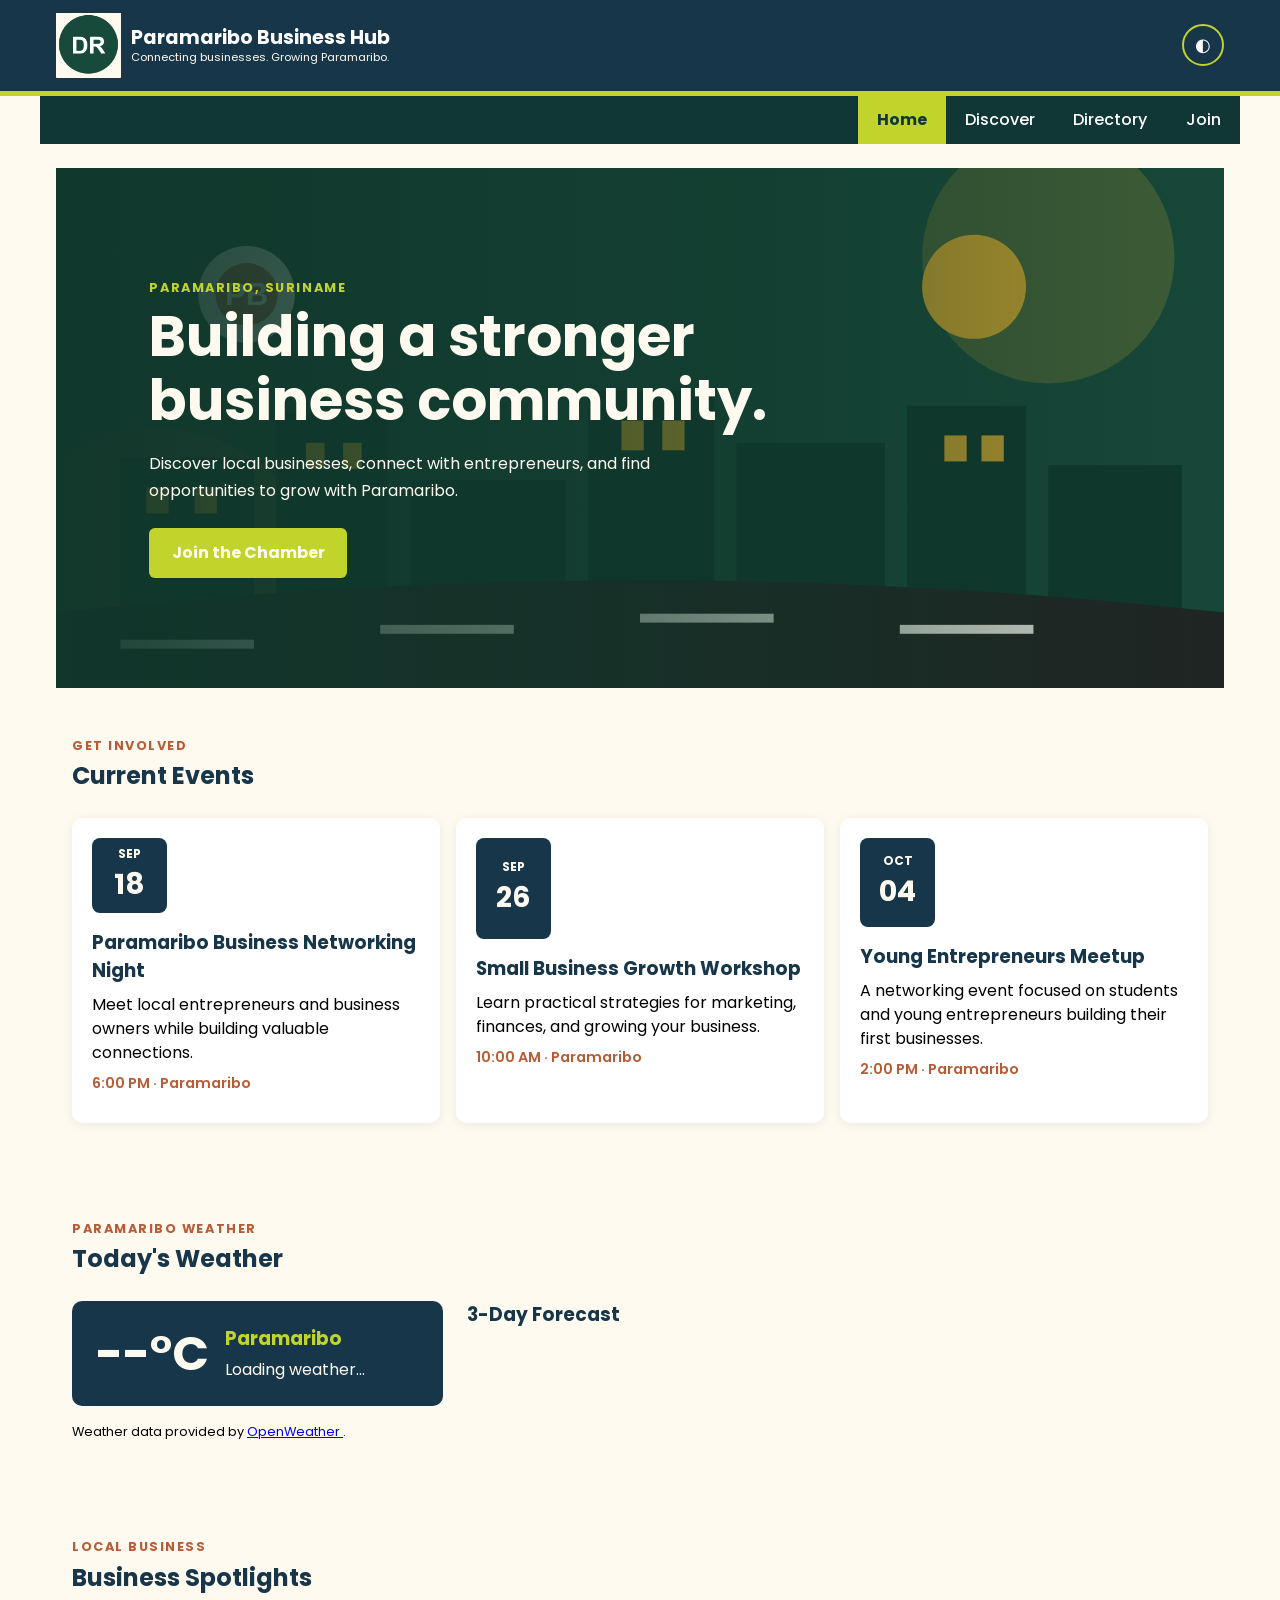
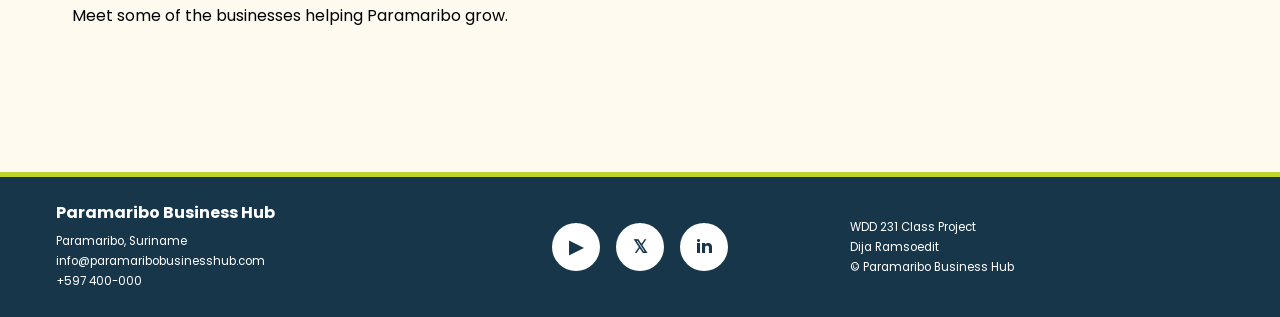
==== chamber/index.html @ dacce6c0 "WEEK3TEST1" ====
<!DOCTYPE html>
<html lang="en-US">



<head>
    <meta charset="UTF-8">
    <meta name="viewport" content="width=device-width, initial-scale=1.0">

    <title>Paramaribo Business Hub | Home</title>

    <meta name="description"
        content="Paramaribo Business Hub connects businesses, entrepreneurs, and the community in Paramaribo, Suriname.">

    <meta name="author" content="Dija Ramsoedit">

    <!-- Open Graph Meta Data -->
    <meta property="og:title"
        content="Paramaribo Business Hub">

    <meta property="og:description"
        content="Connecting businesses. Growing Paramaribo. Discover local businesses, events, and opportunities.">

    <meta property="og:image"
        content="images/hero.svg">

     <meta property="og:url"
     content="https://d23ram.github.io/wdd231/chamber/index.html">

     <meta property="og:type" content="website">

    <!-- Favicon -->
    <link
        rel="icon"
        href="images/favicon.svg"
        type="image/svg+xml">

    <!-- Google Font -->
    <link rel="preconnect"
        href="https://fonts.googleapis.com">

    <link
        rel="preconnect"
        href="https://fonts.gstatic.com"
        crossorigin>

    <link
        href="https://fonts.googleapis.com/css2?family=Poppins:wght@400;500;600;700&display=swap"
        rel="stylesheet">

    <!-- CSS -->
    <link
        rel="stylesheet"
        href="styles/normalize.css">

    <link
        rel="stylesheet"
        href="styles/small.css">

    <link
        rel="stylesheet"
        href="styles/large.css">

    <!-- JavaScript -->
    <script
        src="scripts/navigation.js"
        defer></script>

    <script
        src="scripts/home.js"
        defer></script>
</head>

<body>

    <!-- HEADER -->
    <header>

        <div class="header-content">

            <a href="index.html" class="brand">

                <img
                    src="images/logo.png"
                    alt="Paramaribo Business Hub logo">

                <div class="brand-text">

                    <span class="site-name">
                        Paramaribo Business Hub
                    </span>

                    <span class="tagline">
                        Connecting businesses. Growing Paramaribo.
                    </span>

                </div>

            </a>

            <div class="header-buttons">

                <button
                    id="dark-mode-button"
                    aria-label="Toggle dark mode">
                    ◐
                </button>

                <button
                    id="menu-button"
                    aria-label="Open navigation menu"
                    aria-expanded="false"
                    aria-controls="primary-nav">
                    ☰
                </button>

            </div>

        </div>

    </header>


    <!-- NAVIGATION -->
    <nav id="primary-nav">

        <a
            href="index.html"
            class="active">
            Home
        </a>

        <a href="#">
            Discover
        </a>

        <a href="directory.html">
            Directory
        </a>

        <a href="#">
            Join
        </a>

    </nav>


    <main>

        <!-- HERO -->
        <section class="home-hero">

            <img
                src="images/hero.svg"
                alt="Illustration representing businesses and the city of Paramaribo"
                class="hero-image">

            <div class="hero-content">

                <p class="hero-label">
                    PARAMARIBO, SURINAME
                </p>

                <h1>
                    Building a stronger
                    business community.
                </h1>

                <p>
                    Discover local businesses, connect with
                    entrepreneurs, and find opportunities to
                    grow with Paramaribo.
                </p>

                <a
                    href="#"
                    class="hero-button">
                    Join the Chamber
                </a>

            </div>

        </section>


        <!-- CURRENT EVENTS -->
        <section class="home-section events-section">

            <div class="section-heading">

                <p class="section-label">
                    GET INVOLVED
                </p>

                <h2>
                    Current Events
                </h2>

            </div>

            <div class="events-grid">

                <article class="event-card">

                    <div class="event-date">

                        <span>
                            SEP
                        </span>

                        <strong>
                            18
                        </strong>

                    </div>

                    <div>

                        <h3>
                            Paramaribo Business Networking Night
                        </h3>

                        <p>
                            Meet local entrepreneurs and
                            business owners while building
                            valuable connections.
                        </p>

                        <p class="event-details">
                            6:00 PM · Paramaribo
                        </p>

                    </div>

                </article>


                <article class="event-card">

                    <div class="event-date">

                        <span>
                            SEP
                        </span>

                        <strong>
                            26
                        </strong>

                    </div>

                    <div>

                        <h3>
                            Small Business Growth Workshop
                        </h3>

                        <p>
                            Learn practical strategies for
                            marketing, finances, and growing
                            your business.
                        </p>

                        <p class="event-details">
                            10:00 AM · Paramaribo
                        </p>

                    </div>

                </article>


                <article class="event-card">

                    <div class="event-date">

                        <span>
                            OCT
                        </span>

                        <strong>
                            04
                        </strong>

                    </div>

                    <div>

                        <h3>
                            Young Entrepreneurs Meetup
                        </h3>

                        <p>
                            A networking event focused on
                            students and young entrepreneurs
                            building their first businesses.
                        </p>

                        <p class="event-details">
                            2:00 PM · Paramaribo
                        </p>

                    </div>

                </article>

            </div>

        </section>


        <!-- WEATHER -->
        <section class="home-section weather-section">

            <div class="section-heading">

                <p class="section-label">
                    PARAMARIBO WEATHER
                </p>

                <h2>
                    Today's Weather
                </h2>

            </div>

            <div class="weather-layout">

                <div class="current-weather">

                    <div class="weather-main">

                        <span
                            id="current-temperature"
                            class="temperature">
                            --°C
                        </span>

                        <div>

                            <h3>
                                Paramaribo
                            </h3>

                            <p id="current-description">
                                Loading weather...
                            </p>

                        </div>

                    </div>

                </div>


                <div class="forecast">

                    <h3>
                        3-Day Forecast
                    </h3>

                    <div
                        id="forecast-container"
                        class="forecast-grid">

                        <p>
                          
                        </p>

                    </div>

                </div>

            </div>

            <p class="weather-source">
                Weather data provided by
                <a
                    href="https://openweathermap.org/"
                    target="_blank"
                    rel="noopener noreferrer">
                    OpenWeather
                </a>.
            </p>

        </section>


        <!-- SPOTLIGHTS -->
        <section class="home-section spotlight-section">

            <div class="section-heading">

                <p class="section-label">
                    LOCAL BUSINESS
                </p>

                <h2>
                    Business Spotlights
                </h2>

                <p>
                    Meet some of the businesses helping
                    Paramaribo grow.
                </p>

            </div>

            <div
                id="spotlight-container"
                class="spotlight-grid">

                <p>
                   
                </p>

            </div>

        </section>

    </main>


    <!-- FOOTER -->
    <footer>

        <div class="footer-content">

            <div class="footer-contact">

                <h2>
                    Paramaribo Business Hub
                </h2>

                <p>
                    Paramaribo, Suriname
                </p>

                <p>
                    info@paramaribobusinesshub.com
                </p>

                <p>
                    +597 400-000
                </p>

            </div>


            <div class="social-links">

                <a
                    href="#"
                    aria-label="YouTube">
                    ▶
                </a>

                <a
                    href="#"
                    aria-label="X">
                    𝕏
                </a>

                <a
                    href="#"
                    aria-label="LinkedIn">
                    in
                </a>

            </div>


            <div class="footer-development">

                <p>
                    WDD 231 Class Project
                </p>

                <p>
                    Dija Ramsoedit
                </p>

                <p>
                    &copy;
                    <span id="currentyear"></span>
                    Paramaribo Business Hub
                </p>

                <p id="lastModified"></p>

            </div>

        </div>

    </footer>

</body>

</html>
---- chamber/styles/small.css ----
/* =========================================
   PARAMARIBO BUSINESS HUB
   SMALL / MOBILE CSS
========================================= */

:root {
    --green: #17364a;
    --dark-green: #103735;
    --gold: #c0d42c;
    --light-gold: #f1d98b;
    --cream: #fffaf0;
    --terracotta: #b85c38;
    --peach: #f6e3d8;
    --white: #ffffff;
    --text: #242424;
    --gray: #eeeeee;
    --border: #d8cdbb;
}


/* =========================================
   BASE
========================================= */

* {
    box-sizing: border-box;
}

html {
    overflow-x: hidden;
}

body {
    margin: 0;

    font-family: "Poppins", sans-serif;

    color: var(--charcoal);

    background-color: var(--cream);

    line-height: 1.5;

    overflow-x: hidden;
}

img {
    max-width: 100%;
    height: auto;
}


/* =========================================
   HEADER
========================================= */

header {
    background-color: var(--green);

    color: var(--white);

    border-bottom: 5px solid var(--gold);
}

.header-content {
    width: 100%;
    max-width: 1200px;

    margin: 0 auto;

    padding: 0.7rem 1rem;

    display: flex;

    align-items: center;

    justify-content: space-between;

    gap: 0.5rem;
}


/* =========================================
   BRAND
========================================= */

.brand {
    display: flex;

    align-items: center;

    gap: 0.6rem;

    min-width: 0;

    color: var(--white);

    text-decoration: none;
}

.brand img {
    width: 55px;

    height: 55px;

    flex-shrink: 0;
}

.brand-text {
    min-width: 0;
}

.site-name {
    display: block;

    font-size: 0.9rem;

    font-weight: 700;

    line-height: 1.2;
}

.tagline {
    display: block;

    margin-top: 0.15rem;

    font-size: 0.58rem;

    line-height: 1.2;

    color: var(--cream);
}


/* =========================================
   HEADER BUTTONS
========================================= */

.header-buttons {
    display: flex;

    align-items: center;

    gap: 0.4rem;

    flex-shrink: 0;
}


/* Dark mode button */

#dark-mode-button {
    width: 38px;

    height: 38px;

    padding: 0;

    border: 2px solid var(--gold);

    border-radius: 50%;

    background-color: transparent;

    color: var(--white);

    font-size: 1.1rem;

    cursor: pointer;
}


/* Hamburger */

#menu-button {
    width: 42px;

    height: 38px;

    padding: 0;

    border: 2px solid var(--gold);

    border-radius: 6px;

    background-color: transparent;

    color: var(--white);

    font-size: 1.45rem;

    line-height: 1;

    cursor: pointer;
}

#menu-button:hover,
#dark-mode-button:hover {
    background-color: var(--gold);

    color: var(--dark-green);
}


/* =========================================
   NAVIGATION
========================================= */

nav {
    display: none;

    width: 100%;

    background-color: var(--dark-green);
}

nav.open {
    display: block;
}

nav a {
    display: block;

    width: 100%;

    padding: 0.8rem 1rem;

    color: var(--white);

    text-decoration: none;

    font-weight: 500;

    border-bottom: 1px solid rgba(255, 255, 255, 0.15);
}

nav a:hover {
    background-color: var(--terracotta);
}

nav a.active {
    background-color: var(--gold);

    color: var(--dark-green);

    font-weight: 700;
}


/* =========================================
   MAIN
========================================= */

main {
    width: 100%;

    max-width: 1200px;

    margin: 0 auto;

    padding: 1rem;
}


/* =========================================
   PAGE HEADING
========================================= */

.page-heading {
    margin-bottom: 1.2rem;
}

.page-heading h1 {
    margin: 0 0 0.25rem;

    color: var(--green);

    font-size: 2rem;

    line-height: 1.2;
}

.page-heading p {
    margin: 0;

    font-size: 0.8rem;

    line-height: 1.4;
}


/* =========================================
   GRID / LIST BUTTONS
========================================= */

.view-buttons {
    display: flex;

    justify-content: center;

    align-items: center;

    gap: 0.7rem;

    margin-bottom: 1.2rem;
}

.view-buttons button {
    min-width: 110px;

    padding: 0.55rem 1rem;

    border: 2px solid var(--green);

    border-radius: 4px;

    background-color: var(--white);

    color: var(--green);

    font-size: 0.9rem;

    font-weight: 600;

    cursor: pointer;
}

.view-buttons button:hover {
    background-color: var(--light-green);
}

.view-buttons button.view-selected {
    background-color: var(--green);

    color: var(--white);
}


/* =========================================
   DIRECTORY SECTION
========================================= */

.directory-section {
    width: 100%;

    border: none;

    background-color: transparent;

    box-shadow: none;
}

.member-grid {
    display: grid;

    grid-template-columns: 1fr;

    gap: 1rem;

    width: 100%;
}


/* =========================================
   MEMBER CARD
========================================= */

.member-card {
    width: 100%;

    background-color: var(--card-background);

    border: 1px solid var(--border);

    border-radius: 8px;

    overflow: hidden;

    box-shadow: 0 2px 7px rgba(0, 0, 0, 0.08);

    transition:
        transform 0.2s ease,
        box-shadow 0.2s ease;
}

.member-card:hover {
    transform: translateY(-2px);

    box-shadow: 0 5px 12px rgba(0, 0, 0, 0.12);
}


/* =========================================
   MEMBER HEADER
========================================= */

.member-header {
    background-color: var(--light-green);

    color: var(--charcoal);

    text-align: center;

    padding: 0.55rem 0.5rem;

    border-bottom: 1px solid var(--border);
}

.member-header h2 {
    margin: 0;

    font-size: 1rem;

    font-weight: 600;

    line-height: 1.3;
}

.member-tagline {
    margin: 0.1rem 0 0;

    font-size: 0.68rem;

    line-height: 1.3;

    color: var(--charcoal);
}


/* =========================================
   MEMBER CONTENT
========================================= */

.member-content {
    display: flex;

    align-items: center;

    gap: 0.9rem;

    padding: 0.9rem;
}

.member-content img {
    width: 105px;

    height: 105px;

    flex-shrink: 0;

    object-fit: contain;

    background-color: var(--cream);

    border: 1px solid var(--border);

    border-radius: 4px;
}

.member-info {
    min-width: 0;

    flex: 1;
}

.member-info p {
    margin: 0 0 0.35rem;

    font-size: 0.7rem;

    line-height: 1.4;

    overflow-wrap: anywhere;
}

.member-info strong {
    color: var(--green);
}

.member-info a {
    display: inline-block;

    margin-top: 0.1rem;

    color: var(--terracotta);

    font-size: 0.72rem;

    font-weight: 700;

    text-decoration: none;
}

.member-info a:hover {
    text-decoration: underline;
}


/* =========================================
   LIST VIEW
========================================= */

.member-list {
    display: flex;

    flex-direction: column;

    gap: 0.5rem;
}

.member-list .member-card {
    border-radius: 5px;
}

.member-list .member-header {
    text-align: left;

    padding: 0.6rem 1rem;
}

.member-list .member-tagline {
    display: none;
}

.member-list .member-content {
    padding: 0.7rem 1rem;
}

.member-list .member-content img {
    display: none;
}

.member-list .member-info {
    display: flex;

    flex-wrap: wrap;

    gap: 0.25rem 1rem;
}

.member-list .member-info p {
    margin: 0;
}


/* =========================================
   ERROR MESSAGE
========================================= */

.error {
    padding: 2rem;

    text-align: center;

    color: var(--terracotta);

    font-weight: 600;
}


/* =========================================
   FOOTER
========================================= */

footer {
    width: 100%;

    margin-top: 2rem;

    background-color: var(--green);

    color: var(--white);

    border-top: 5px solid var(--gold);
}

.footer-content {
    width: 100%;

    max-width: 1200px;

    margin: 0 auto;

    padding: 1.5rem 1rem;

    display: flex;

    flex-direction: column;

    align-items: center;

    gap: 1.4rem;

    text-align: center;
}

.footer-contact h2 {
    margin: 0 0 0.5rem;

    font-size: 1rem;
}

.footer-contact p,
.footer-development p {
    margin: 0.25rem 0;

    font-size: 0.72rem;

    line-height: 1.4;
}


/* =========================================
   SOCIAL LINKS
========================================= */

.social-links {
    display: flex;

    justify-content: center;

    align-items: center;

    gap: 1rem;
}

.social-links a {
    width: 48px;

    height: 48px;

    display: flex;

    justify-content: center;

    align-items: center;

    border-radius: 50%;

    background-color: var(--white);

    color: var(--green);

    text-decoration: none;

    font-size: 1.1rem;

    font-weight: 700;

    transition: 0.2s ease;
}

.social-links a:hover {
    background-color: var(--gold);

    color: var(--dark-green);

    transform: translateY(-3px);
}


/* =========================================
   ACCESSIBILITY
========================================= */

.visually-hidden {
    position: absolute;

    width: 1px;

    height: 1px;

    padding: 0;

    margin: -1px;

    overflow: hidden;

    clip: rect(0, 0, 0, 0);

    white-space: nowrap;

    border: 0;
}


/* =========================================
   DARK MODE
========================================= */

body.dark-mode {
    --cream: #161C19;

    --charcoal: #F4F4F4;

    --white: #202824;

    --light-green: #29483D;

    --border: #52645C;

    --card-background: #202824;
}

body.dark-mode .member-header {
    color: #FFFFFF;
}

body.dark-mode .member-tagline {
    color: #FFFFFF;
}

body.dark-mode .member-info strong {
    color: var(--gold);
}

body.dark-mode .page-heading h1 {
    color: var(--gold);
}

body.dark-mode .member-card {
    box-shadow: 0 2px 8px rgba(0, 0, 0, 0.3);
}

/* ================================
   HOME PAGE
================================ */

.home-section {
    max-width: 1200px;
    margin: 0 auto;
    padding: 3rem 1rem;
}

.home-hero {
    position: relative;
    overflow: hidden;
    background: var(--green);
}

.hero-image {
    display: block;
    width: 100%;
    height: auto;
    min-height: 420px;
    object-fit: cover;
}

.hero-content {
    position: absolute;
    inset: 0;
    display: flex;
    flex-direction: column;
    justify-content: center;
    align-items: flex-start;
    padding: 2rem;
    background: linear-gradient(
        90deg,
        rgba(16, 55, 43, 0.95),
        rgba(16, 55, 43, 0.65),
        rgba(16, 55, 43, 0.15)
    );
    color: var(--cream);
}

.hero-label {
    margin: 0 0 0.5rem;
    color: var(--gold);
    font-size: 0.8rem;
    font-weight: 700;
    letter-spacing: 0.12em;
}

.hero-content h1 {
    max-width: 650px;
    margin: 0 0 1rem;
    font-size: 2rem;
    line-height: 1.15;
}

.hero-content p:not(.hero-label) {
    max-width: 600px;
    margin-bottom: 1.5rem;
    line-height: 1.7;
}

.hero-button {
    display: inline-block;
    padding: 0.8rem 1.4rem;
    border-radius: 6px;
    background-color: var(--gold);
    color: var(--charcoal);
    font-weight: 700;
    text-decoration: none;
}

.hero-button:hover,
.hero-button:focus {
    background-color: var(--cream);
}


/* Section headings */

.section-heading {
    margin-bottom: 1.5rem;
}

.section-heading h2 {
    margin: 0.2rem 0 0.5rem;
    color: var(--green);
}

.section-heading > p:last-child {
    max-width: 650px;
    margin: 0;
}

.section-label {
    margin: 0;
    color: var(--terracotta);
    font-size: 0.8rem;
    font-weight: 700;
    letter-spacing: 0.12em;
}


/* Events */

.events-grid {
    display: grid;
    gap: 1rem;
}

.event-card {
    display: grid;
    grid-template-columns: 70px 1fr;
    gap: 1rem;
    padding: 1.25rem;
    border-radius: 10px;
    background-color: white;
    box-shadow: 0 2px 10px rgba(0, 0, 0, 0.08);
}

.event-date {
    display: flex;
    flex-direction: column;
    align-items: center;
    justify-content: center;
    min-height: 75px;
    border-radius: 8px;
    background-color: var(--green);
    color: var(--cream);
}

.event-date span {
    font-size: 0.75rem;
    font-weight: 700;
}

.event-date strong {
    font-size: 1.8rem;
}

.event-card h3 {
    margin: 0 0 0.5rem;
    color: var(--green);
}

.event-card p {
    margin: 0 0 0.5rem;
    line-height: 1.5;
}

.event-details {
    color: var(--terracotta);
    font-size: 0.9rem;
    font-weight: 600;
}


/* Weather */

.weather-section {
    background-color: var(--cream);
    border-radius: 12px;
}

.weather-layout {
    display: grid;
    gap: 1.5rem;
}

.current-weather {
    padding: 1.5rem;
    border-radius: 10px;
    background-color: var(--green);
    color: var(--cream);
}

.weather-main {
    display: flex;
    align-items: center;
    gap: 1rem;
}

.temperature {
    font-size: 3rem;
    font-weight: 700;
    line-height: 1;
}

.current-weather h3 {
    margin: 0;
    color: var(--gold);
}

.current-weather p {
    margin: 0.3rem 0 0;
}

.forecast h3 {
    margin-top: 0;
    color: var(--green);
}

.forecast-grid {
    display: grid;
    grid-template-columns: repeat(3, 1fr);
    gap: 0.6rem;
}

.forecast-card {
    padding: 1rem 0.5rem;
    border-radius: 8px;
    background-color: white;
    text-align: center;
}

.forecast-card h4 {
    margin: 0;
    color: var(--green);
}

.forecast-temperature {
    margin: 0.5rem 0;
    font-size: 1.5rem;
    font-weight: 700;
}

.forecast-card p:last-child {
    margin: 0;
    font-size: 0.8rem;
}

.weather-source {
    margin: 1rem 0 0;
    font-size: 0.8rem;
}


/* Spotlights */

.spotlight-grid {
    display: grid;
    gap: 1rem;
}

.spotlight-card {
    overflow: hidden;
    border-radius: 10px;
    background-color: white;
    box-shadow: 0 2px 10px rgba(0, 0, 0, 0.08);
}

.spotlight-header {
    padding: 1.25rem 1.25rem 0;
}

.membership-badge {
    display: inline-block;
    margin-bottom: 0.5rem;
    padding: 0.3rem 0.6rem;
    border-radius: 20px;
    background-color: var(--gold);
    color: var(--charcoal);
    font-size: 0.75rem;
    font-weight: 700;
}

.spotlight-header h3 {
    margin: 0;
    color: var(--green);
}

.spotlight-header p {
    margin: 0.4rem 0 1rem;
    color: #555;
    font-size: 0.9rem;
}

.spotlight-card > img {
    display: block;
    width: 100%;
    height: 130px;
    padding: 1rem;
    object-fit: contain;
    background-color: var(--cream);
}

.spotlight-info {
    padding: 1.25rem;
}

.spotlight-info p {
    margin: 0 0 0.5rem;
    font-size: 0.85rem;
    line-height: 1.5;
}

.spotlight-info a {
    display: inline-block;
    margin-top: 0.5rem;
    color: var(--green);
    font-weight: 700;
}


/* Dark mode home page */

body.dark-mode .section-heading h2,
body.dark-mode .forecast h3,
body.dark-mode .event-card h3,
body.dark-mode .spotlight-header h3 {
    color: var(--gold);
}

body.dark-mode .event-card,
body.dark-mode .forecast-card,
body.dark-mode .spotlight-card {
    background-color: #18352d;
    color: var(--cream);
}

body.dark-mode .spotlight-header p {
    color: #ddd;
}

body.dark-mode .weather-section {
    background-color: #12372d;
}
---- chamber/styles/large.css ----
/* =========================================
   PARAMARIBO BUSINESS HUB
   LARGE SCREEN CSS
========================================= */

@media screen and (min-width: 700px) {


    /* =====================================
       HEADER
    ===================================== */

    .header-content {
        padding: 0.8rem 1rem;
    }

    .brand img {
        width: 65px;

        height: 65px;
    }

    .site-name {
        font-size: 1.2rem;
    }

    .tagline {
        font-size: 0.7rem;
    }


    /* =====================================
       HEADER BUTTONS
    ===================================== */

    #menu-button {
        display: none;
    }

    #dark-mode-button {
        width: 42px;

        height: 42px;
    }


    /* =====================================
       NAVIGATION
    ===================================== */

    nav {
        display: flex;

        justify-content: flex-end;

        width: 100%;

        max-width: 1200px;

        margin: 0 auto;

        background-color: var(--dark-green);
    }

    nav.open {
        display: flex;
    }

    nav a {
        width: auto;

        padding: 0.75rem 1.2rem;

        border-bottom: none;
    }


    /* =====================================
       MAIN
    ===================================== */

    main {
        padding: 1.5rem 1rem;
    }

    .page-heading h1 {
        font-size: 2.2rem;
    }

    .page-heading p {
        font-size: 0.9rem;
    }


    /* =====================================
       MEMBER GRID
    ===================================== */

    .member-grid {
        grid-template-columns: repeat(3, 1fr);

        gap: 1.25rem;
    }


    /* =====================================
       MEMBER CARDS
    ===================================== */

    .member-content {
        min-height: 145px;
    }

    .member-content img {
        width: 100px;

        height: 100px;
    }

    .member-info p {
        font-size: 0.7rem;
    }


    /* =====================================
       LIST VIEW
    ===================================== */

    .member-list .member-info {
        display: grid;

        grid-template-columns:
            1fr
            1fr
            1fr
            1fr
            auto;

        align-items: center;

        gap: 0.5rem 1rem;
    }

    .member-list .member-content {
        align-items: center;
    }


    /* =====================================
       FOOTER
    ===================================== */

    .footer-content {
        display: grid;

        grid-template-columns: 1fr 1fr 1fr;

        align-items: center;

        text-align: left;

        padding: 1.5rem 1rem;
    }

    .social-links {
        justify-content: center;
    }

    .footer-development {
        text-align: left;
    }

}

/* ================================
   HOME PAGE - LARGE SCREENS
================================ */

@media screen and (min-width: 700px) {

    .home-hero {
        min-height: 520px;
    }

    .hero-image {
        min-height: 520px;
    }

    .hero-content {
        padding-left: 8%;
    }

    .hero-content h1 {
        font-size: 3.5rem;
    }


    /* Events */

    .events-grid {
        grid-template-columns: repeat(3, 1fr);
    }

    .event-card {
        grid-template-columns: 1fr;
    }

    .event-date {
        width: 75px;
    }


    /* Weather */

    .weather-layout {
        grid-template-columns: 1fr 2fr;
        align-items: stretch;
    }

    .current-weather {
        display: flex;
        align-items: center;
    }

    .weather-main {
        width: 100%;
    }


    /* Spotlights */

    .spotlight-grid {
        grid-template-columns: repeat(3, 1fr);
    }

}
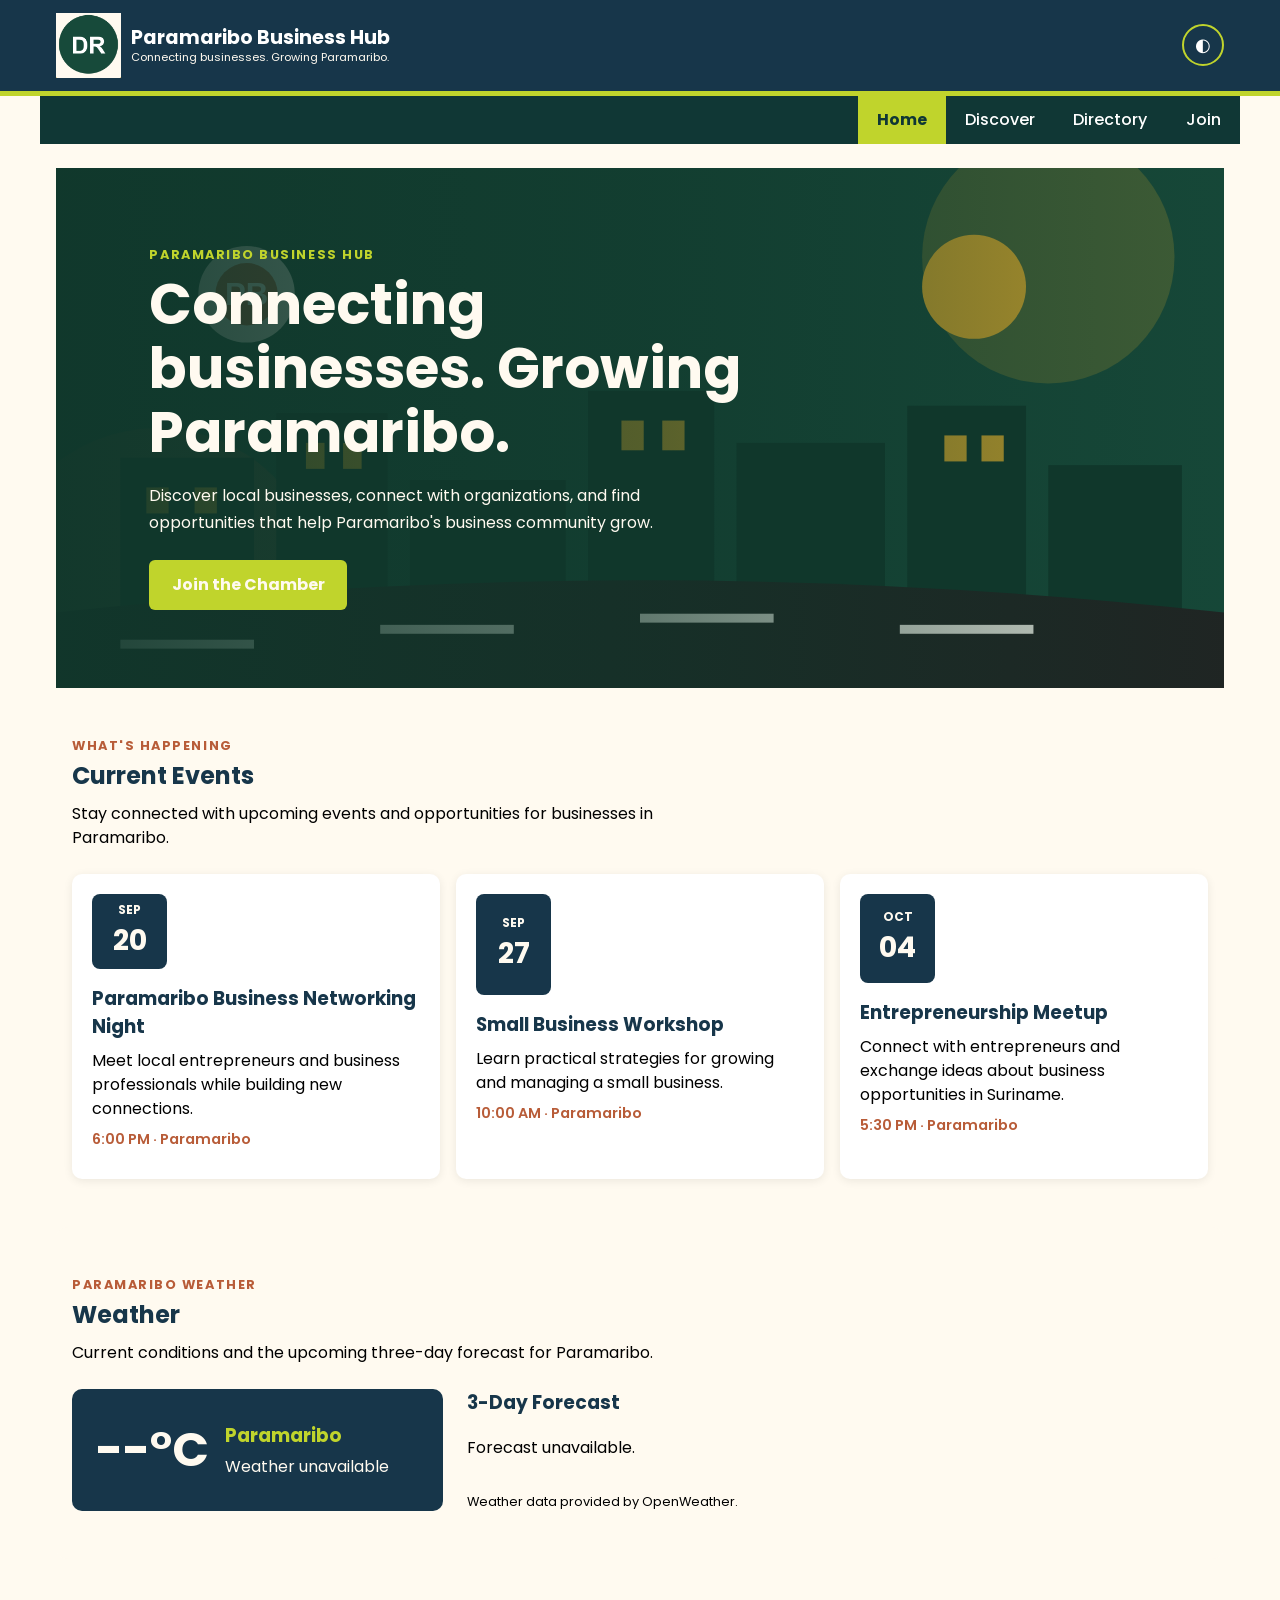
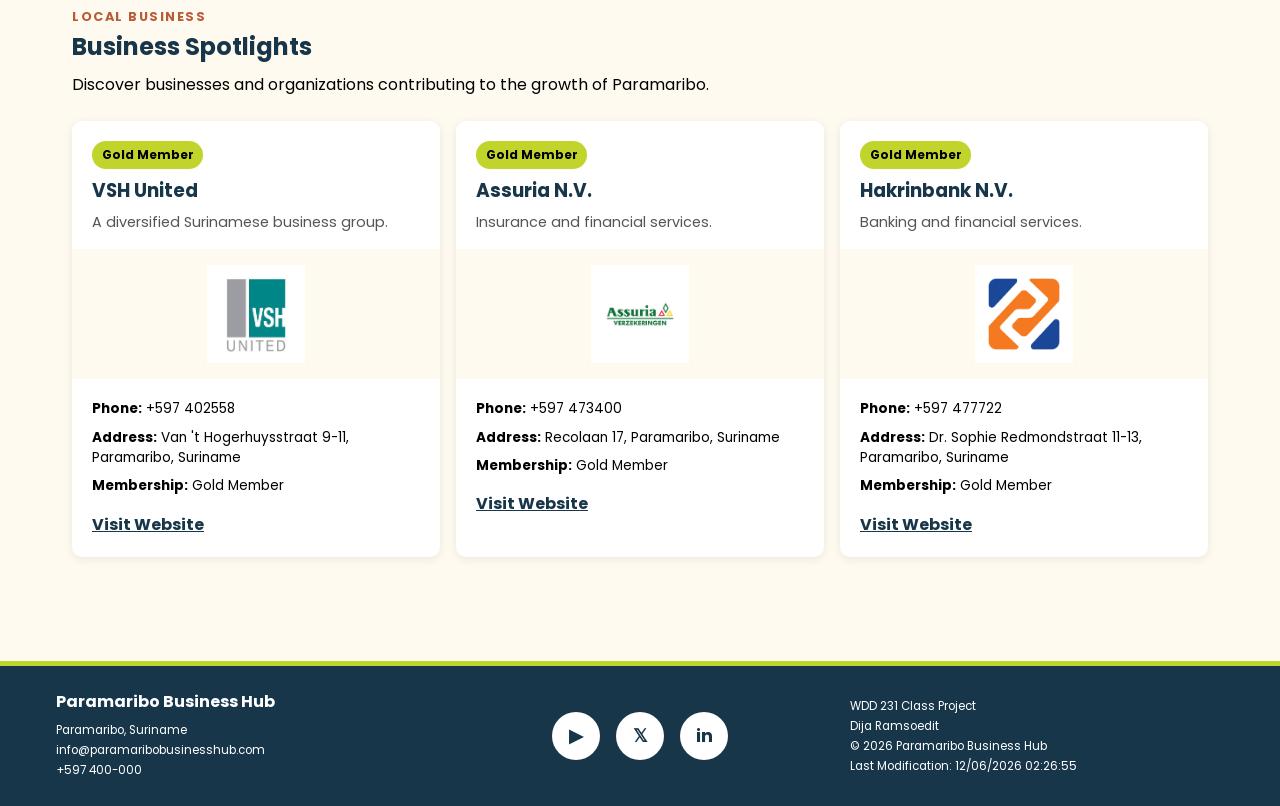
==== commit 6f4cfa67: "week3test2" ====
--- a/chamber/index.html
+++ b/chamber/index.html
@@ -1,7 +1,5 @@
 <!DOCTYPE html>
 <html lang="en-US">
-
-
 
 <head>
     <meta charset="UTF-8">
@@ -10,79 +8,53 @@
     <title>Paramaribo Business Hub | Home</title>
 
     <meta name="description"
-        content="Paramaribo Business Hub connects businesses, entrepreneurs, and the community in Paramaribo, Suriname.">
+        content="Paramaribo Business Hub connects businesses and organizations in Paramaribo, Suriname to support local growth and opportunity.">
 
     <meta name="author" content="Dija Ramsoedit">
 
-    <!-- Open Graph Meta Data -->
-    <meta property="og:title"
-        content="Paramaribo Business Hub">
-
+    <!-- Open Graph -->
+    <meta property="og:title" content="Paramaribo Business Hub">
     <meta property="og:description"
-        content="Connecting businesses. Growing Paramaribo. Discover local businesses, events, and opportunities.">
-
+        content="Connecting businesses. Growing Paramaribo.">
     <meta property="og:image"
-        content="images/hero.svg">
-
-     <meta property="og:url"
-     content="https://d23ram.github.io/wdd231/chamber/index.html">
-
-     <meta property="og:type" content="website">
+        content="https://example.com/chamber/images/hero.svg">
+    <meta property="og:url"
+        content="https://example.com/chamber/index.html">
+    <meta property="og:type" content="website">
 
     <!-- Favicon -->
-    <link
-        rel="icon"
-        href="images/favicon.svg"
-        type="image/svg+xml">
+    <link rel="icon" href="images/favicon.svg" type="image/svg+xml">
 
     <!-- Google Font -->
-    <link rel="preconnect"
-        href="https://fonts.googleapis.com">
-
-    <link
-        rel="preconnect"
-        href="https://fonts.gstatic.com"
-        crossorigin>
+    <link rel="preconnect" href="https://fonts.googleapis.com">
+    <link rel="preconnect" href="https://fonts.gstatic.com" crossorigin>
 
     <link
         href="https://fonts.googleapis.com/css2?family=Poppins:wght@400;500;600;700&display=swap"
         rel="stylesheet">
 
     <!-- CSS -->
-    <link
-        rel="stylesheet"
-        href="styles/normalize.css">
-
-    <link
-        rel="stylesheet"
-        href="styles/small.css">
-
-    <link
-        rel="stylesheet"
-        href="styles/large.css">
+    <link rel="stylesheet" href="styles/normalize.css">
+    <link rel="stylesheet" href="styles/small.css">
+    <link rel="stylesheet" href="styles/large.css">
 
     <!-- JavaScript -->
-    <script
-        src="scripts/navigation.js"
-        defer></script>
-
-    <script
-        src="scripts/home.js"
-        defer></script>
+    <script src="scripts/navigation.js" defer></script>
+    <script src="scripts/home.js" defer></script>
 </head>
 
 <body>
 
     <!-- HEADER -->
     <header>
-
         <div class="header-content">
 
             <a href="index.html" class="brand">
 
                 <img
                     src="images/logo.png"
-                    alt="Paramaribo Business Hub logo">
+                    alt="Paramaribo Business Hub logo"
+                >
 
                 <div class="brand-text">
 
@@ -102,7 +74,8 @@
 
                 <button
                     id="dark-mode-button"
-                    aria-label="Toggle dark mode">
+                    aria-label="Toggle dark mode"
+                >
                     ◐
                 </button>
 
@@ -110,23 +83,21 @@
                     id="menu-button"
                     aria-label="Open navigation menu"
                     aria-expanded="false"
-                    aria-controls="primary-nav">
+                    aria-controls="primary-nav"
+                >
                     ☰
                 </button>
 
             </div>
 
         </div>
-
     </header>
 
 
     <!-- NAVIGATION -->
     <nav id="primary-nav">
 
-        <a
-            href="index.html"
-            class="active">
+        <a href="index.html" class="active">
             Home
         </a>
 
@@ -145,6 +116,7 @@
     </nav>
 
 
+    <!-- MAIN -->
     <main>
 
         <!-- HERO -->
@@ -153,28 +125,26 @@
             <img
                 src="images/hero.svg"
                 alt="Illustration representing businesses and the city of Paramaribo"
-                class="hero-image">
+                class="hero-image"
+            >
 
             <div class="hero-content">
 
                 <p class="hero-label">
-                    PARAMARIBO, SURINAME
+                    PARAMARIBO BUSINESS HUB
                 </p>
 
                 <h1>
-                    Building a stronger
-                    business community.
+                    Connecting businesses. Growing Paramaribo.
                 </h1>
 
                 <p>
-                    Discover local businesses, connect with
-                    entrepreneurs, and find opportunities to
-                    grow with Paramaribo.
-                </p>
-
-                <a
-                    href="#"
-                    class="hero-button">
+                    Discover local businesses, connect with organizations,
+                    and find opportunities that help Paramaribo's business
+                    community grow.
+                </p>
+
+                <a href="#" class="hero-button">
                     Join the Chamber
                 </a>
 
@@ -183,35 +153,34 @@
         </section>
 
 
-        <!-- CURRENT EVENTS -->
-        <section class="home-section events-section">
+        <!-- EVENTS -->
+        <section class="home-section">
 
             <div class="section-heading">
 
                 <p class="section-label">
-                    GET INVOLVED
+                    WHAT'S HAPPENING
                 </p>
 
                 <h2>
                     Current Events
                 </h2>
 
-            </div>
+                <p>
+                    Stay connected with upcoming events and opportunities
+                    for businesses in Paramaribo.
+                </p>
+
+            </div>
+
 
             <div class="events-grid">
 
                 <article class="event-card">
 
                     <div class="event-date">
-
-                        <span>
-                            SEP
-                        </span>
-
-                        <strong>
-                            18
-                        </strong>
-
+                        <span>SEP</span>
+                        <strong>20</strong>
                     </div>
 
                     <div>
@@ -221,9 +190,8 @@
                         </h3>
 
                         <p>
-                            Meet local entrepreneurs and
-                            business owners while building
-                            valuable connections.
+                            Meet local entrepreneurs and business
+                            professionals while building new connections.
                         </p>
 
                         <p class="event-details">
@@ -238,27 +206,19 @@
                 <article class="event-card">
 
                     <div class="event-date">
-
-                        <span>
-                            SEP
-                        </span>
-
-                        <strong>
-                            26
-                        </strong>
-
+                        <span>SEP</span>
+                        <strong>27</strong>
                     </div>
 
                     <div>
 
                         <h3>
-                            Small Business Growth Workshop
+                            Small Business Workshop
                         </h3>
 
                         <p>
-                            Learn practical strategies for
-                            marketing, finances, and growing
-                            your business.
+                            Learn practical strategies for growing and
+                            managing a small business.
                         </p>
 
                         <p class="event-details">
@@ -273,31 +233,23 @@
                 <article class="event-card">
 
                     <div class="event-date">
-
-                        <span>
-                            OCT
-                        </span>
-
-                        <strong>
-                            04
-                        </strong>
-
+                        <span>OCT</span>
+                        <strong>04</strong>
                     </div>
 
                     <div>
 
                         <h3>
-                            Young Entrepreneurs Meetup
+                            Entrepreneurship Meetup
                         </h3>
 
                         <p>
-                            A networking event focused on
-                            students and young entrepreneurs
-                            building their first businesses.
+                            Connect with entrepreneurs and exchange ideas
+                            about business opportunities in Suriname.
                         </p>
 
                         <p class="event-details">
-                            2:00 PM · Paramaribo
+                            5:30 PM · Paramaribo
                         </p>
 
                     </div>
@@ -319,22 +271,30 @@
                 </p>
 
                 <h2>
-                    Today's Weather
+                    Weather
                 </h2>
 
-            </div>
+                <p>
+                    Current conditions and the upcoming three-day forecast
+                    for Paramaribo.
+                </p>
+
+            </div>
+
 
             <div class="weather-layout">
 
+                <!-- CURRENT WEATHER -->
                 <div class="current-weather">
 
                     <div class="weather-main">
 
-                        <span
+                        <div
                             id="current-temperature"
-                            class="temperature">
-                            --°C
-                        </span>
+                            class="temperature"
+                        >
+                            Loading...
+                        </div>
 
                         <div>
 
@@ -343,7 +303,7 @@
                             </h3>
 
                             <p id="current-description">
-                                Loading weather...
+                                Loading...
                             </p>
 
                         </div>
@@ -353,41 +313,36 @@
                 </div>
 
 
+                <!-- FORECAST -->
                 <div class="forecast">
 
                     <h3>
                         3-Day Forecast
                     </h3>
 
-                    <div
-                        id="forecast-container"
-                        class="forecast-grid">
-
-                        <p>
-                          
-                        </p>
-
-                    </div>
+                    <div id="forecast-container" class="forecast-grid">
+
+                        <article class="forecast-card">
+                            <h4>Loading...</h4>
+                            <p class="forecast-temperature">--°C</p>
+                            <p>Please wait...</p>
+                        </article>
+
+                    </div>
+
+                    <p class="weather-source">
+                        Weather data provided by OpenWeather.
+                    </p>
 
                 </div>
 
             </div>
 
-            <p class="weather-source">
-                Weather data provided by
-                <a
-                    href="https://openweathermap.org/"
-                    target="_blank"
-                    rel="noopener noreferrer">
-                    OpenWeather
-                </a>.
-            </p>
-
         </section>
 
 
-        <!-- SPOTLIGHTS -->
-        <section class="home-section spotlight-section">
+        <!-- BUSINESS SPOTLIGHTS -->
+        <section class="home-section">
 
             <div class="section-heading">
 
@@ -400,19 +355,34 @@
                 </h2>
 
                 <p>
-                    Meet some of the businesses helping
-                    Paramaribo grow.
-                </p>
-
-            </div>
-
-            <div
-                id="spotlight-container"
-                class="spotlight-grid">
-
-                <p>
-                   
-                </p>
+                    Discover businesses and organizations contributing
+                    to the growth of Paramaribo.
+                </p>
+
+            </div>
+
+
+            <div id="spotlight-container" class="spotlight-grid">
+
+                <article class="spotlight-card">
+
+                    <div class="spotlight-header">
+
+                        <span class="membership-badge">
+                            Loading...
+                        </span>
+
+                        <h3>
+                            Loading...
+                        </h3>
+
+                        <p>
+                            Loading business information...
+                        </p>
+
+                    </div>
+
+                </article>
 
             </div>
 
@@ -449,21 +419,15 @@
 
             <div class="social-links">
 
-                <a
-                    href="#"
-                    aria-label="YouTube">
+                <a href="#" aria-label="YouTube">
                     ▶
                 </a>
 
-                <a
-                    href="#"
-                    aria-label="X">
+                <a href="#" aria-label="X">
                     𝕏
                 </a>
 
-                <a
-                    href="#"
-                    aria-label="LinkedIn">
+                <a href="#" aria-label="LinkedIn">
                     in
                 </a>
 
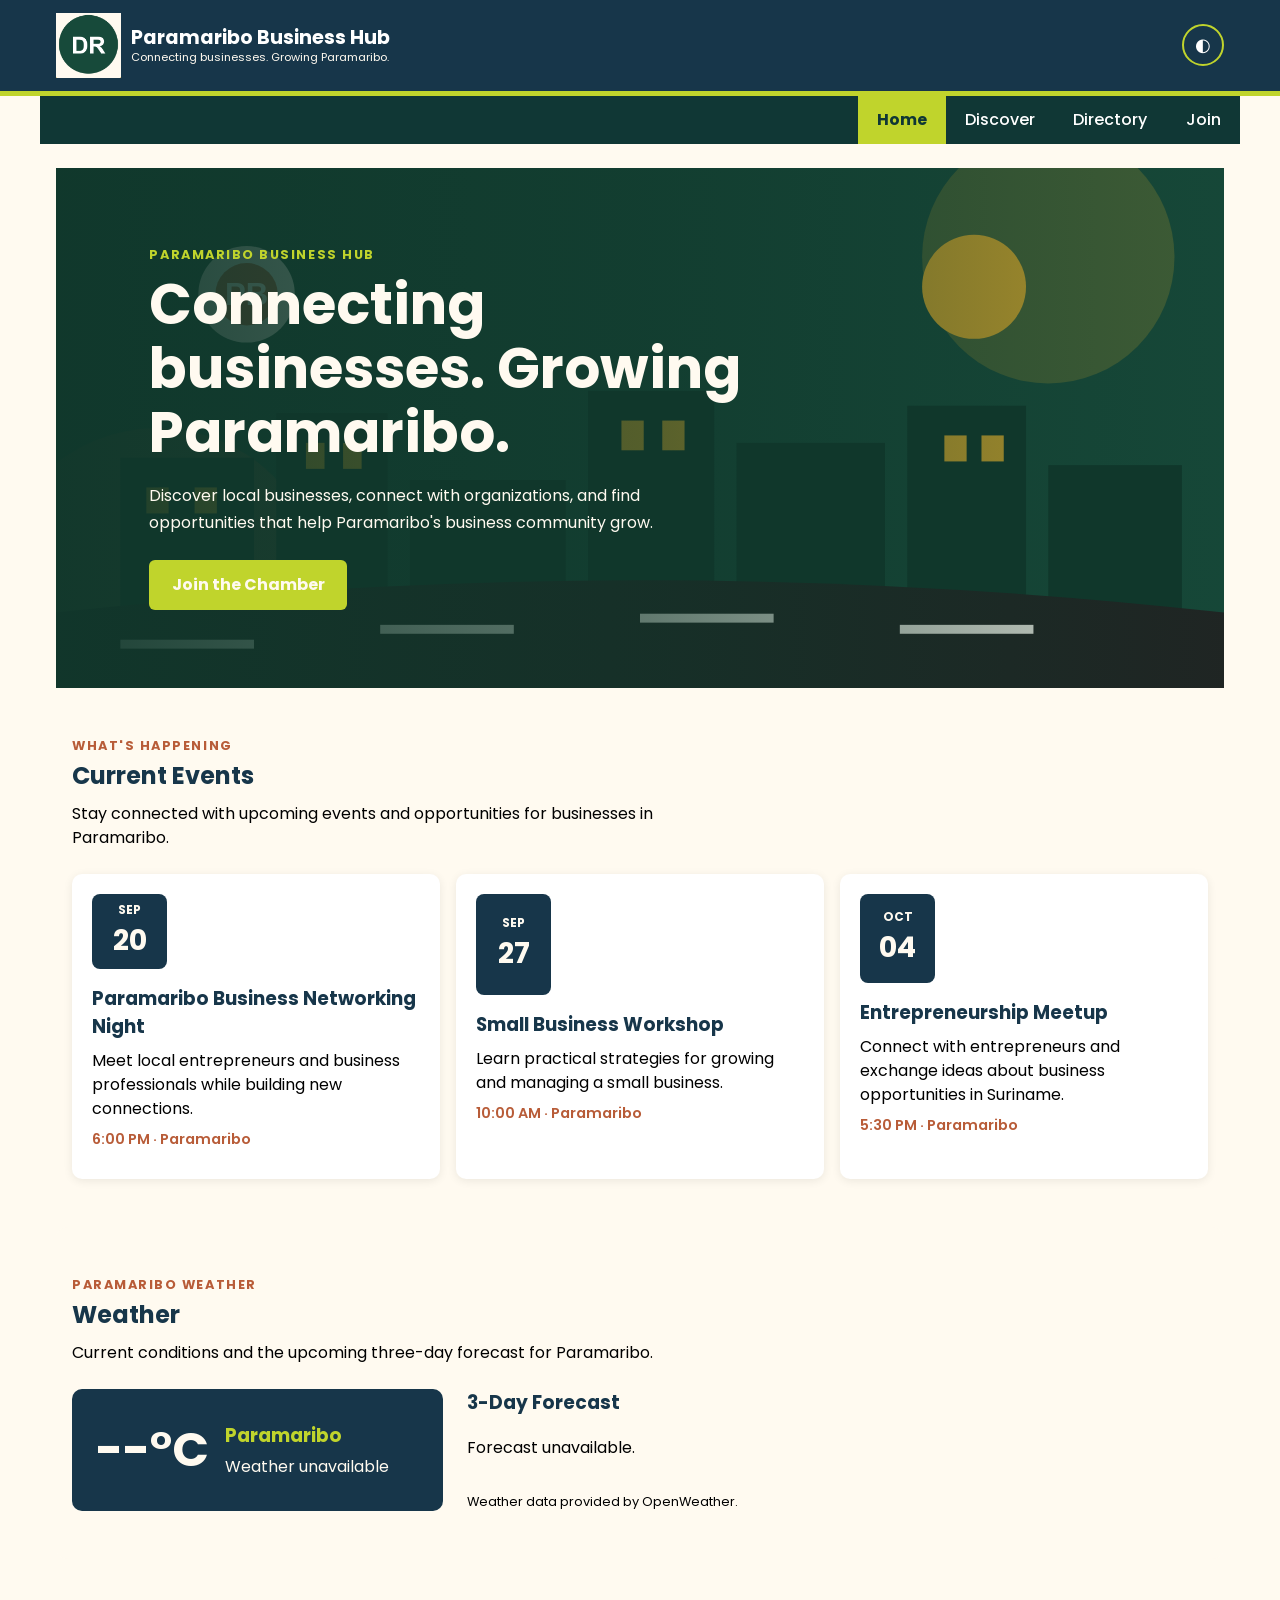
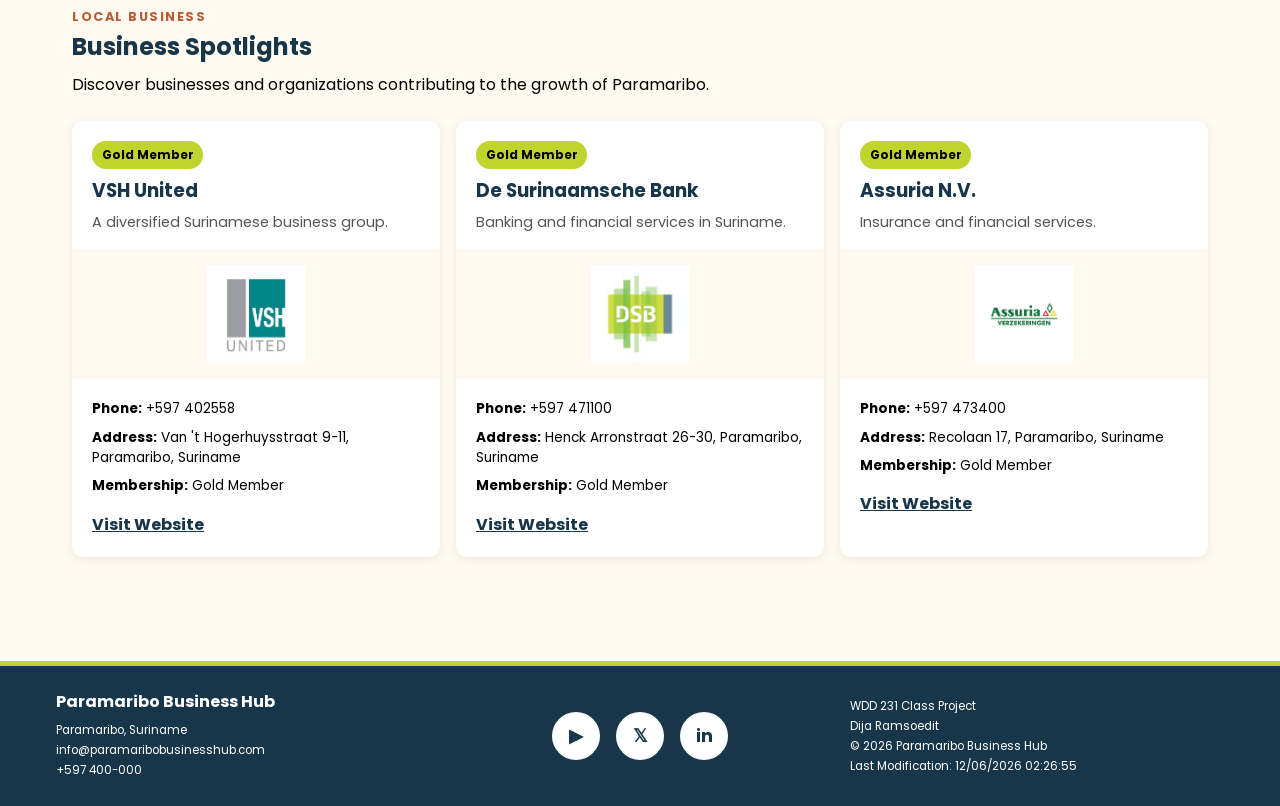
==== commit be838b93: "week3test4" ====
--- a/chamber/index.html
+++ b/chamber/index.html
@@ -16,11 +16,12 @@
     <meta property="og:title" content="Paramaribo Business Hub">
     <meta property="og:description"
         content="Connecting businesses. Growing Paramaribo.">
-    <meta property="og:image"
-        content="https://example.com/chamber/images/hero.svg">
-    <meta property="og:url"
-        content="https://example.com/chamber/index.html">
-    <meta property="og:type" content="website">
+     <meta property="og:image"
+     content="https://d23ram.github.io/wdd231/chamber/images/lhero.svg">
+
+        <meta property="og:url"
+         content="https://d23ram.github.io/wdd231/chamber/index.html">
+     <meta property="og:type" content="website">
 
     <!-- Favicon -->
     <link rel="icon" href="images/favicon.svg" type="image/svg+xml">
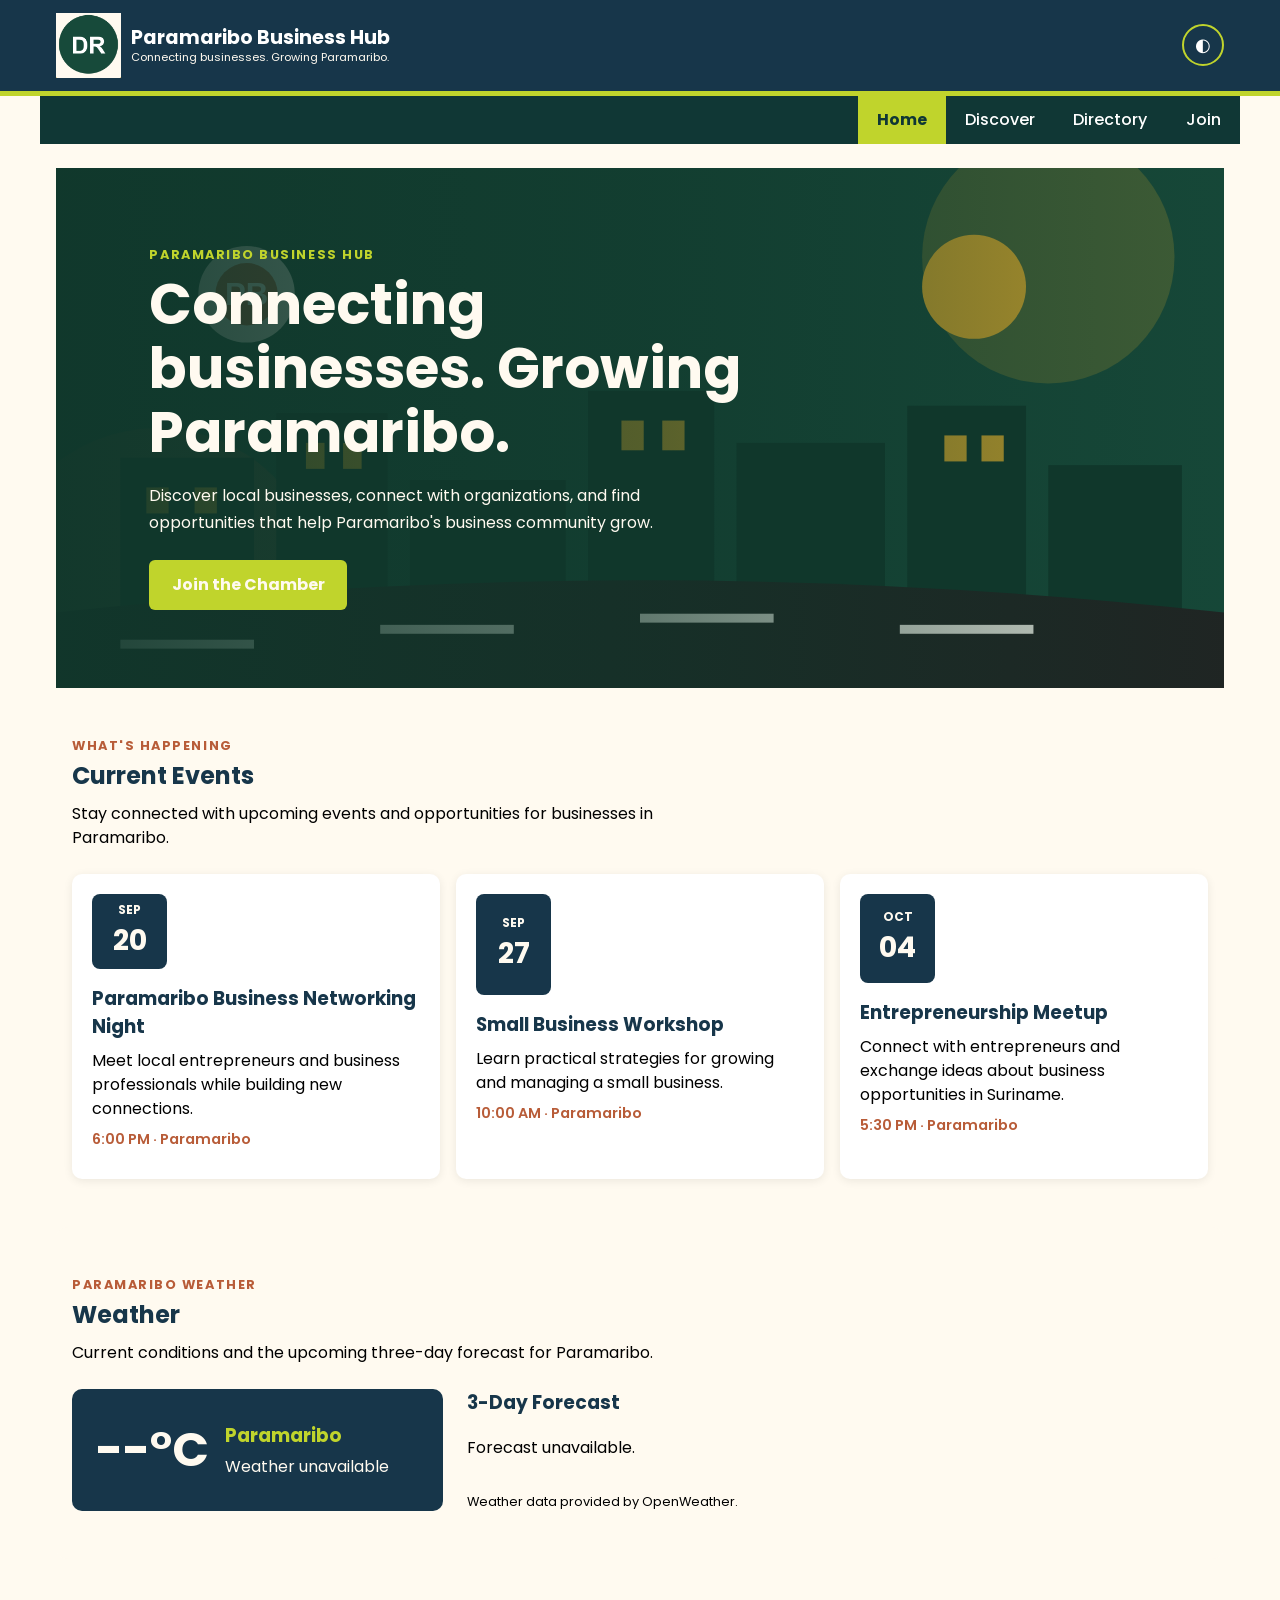
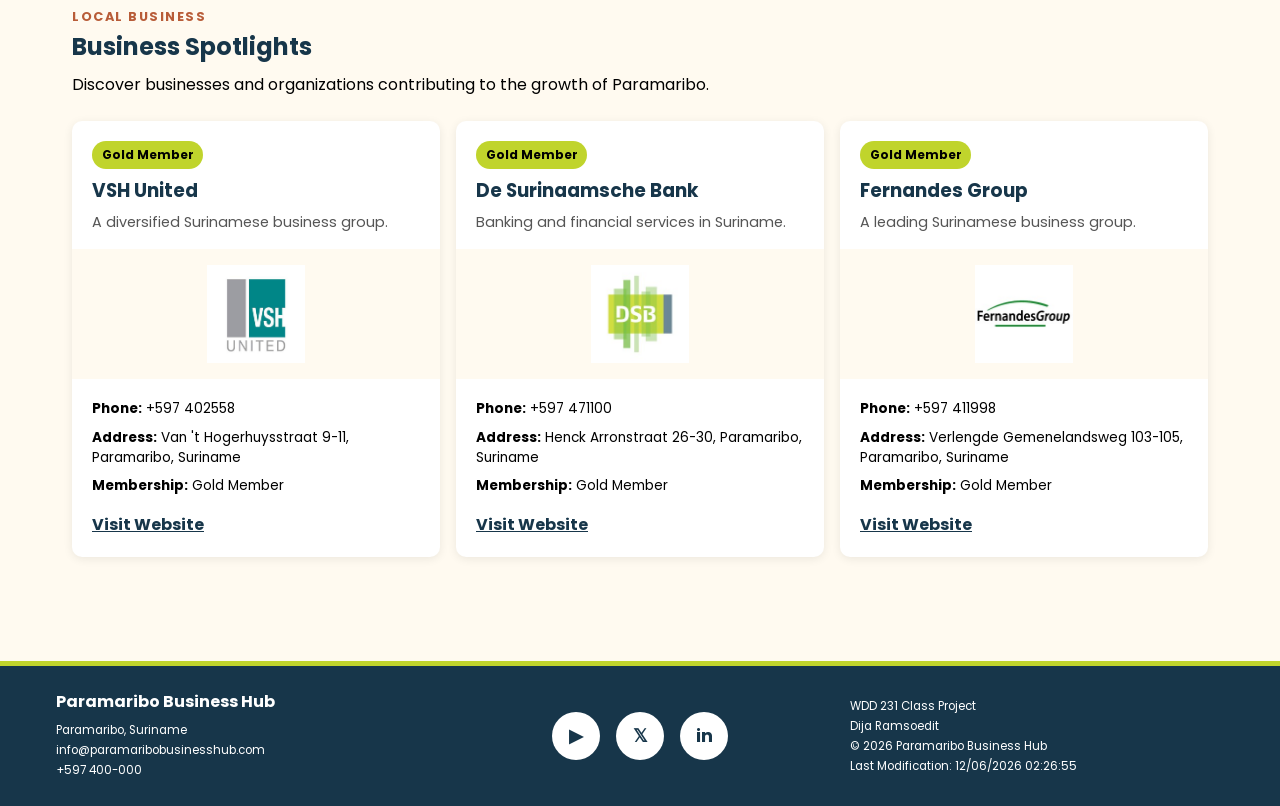
==== commit bb286937: "week3test4" ====
--- a/chamber/index.html
+++ b/chamber/index.html
@@ -15,7 +15,7 @@
     <!-- Open Graph -->
     <meta property="og:title" content="Paramaribo Business Hub">
     <meta property="og:description"
-        content="Connecting businesses. Growing Paramaribo.">
+        content="Connecting businesses. Growing Paramaribo. A website made for Chamber of commerence in Parmaribo">
      <meta property="og:image"
      content="https://d23ram.github.io/wdd231/chamber/images/lhero.svg">
 
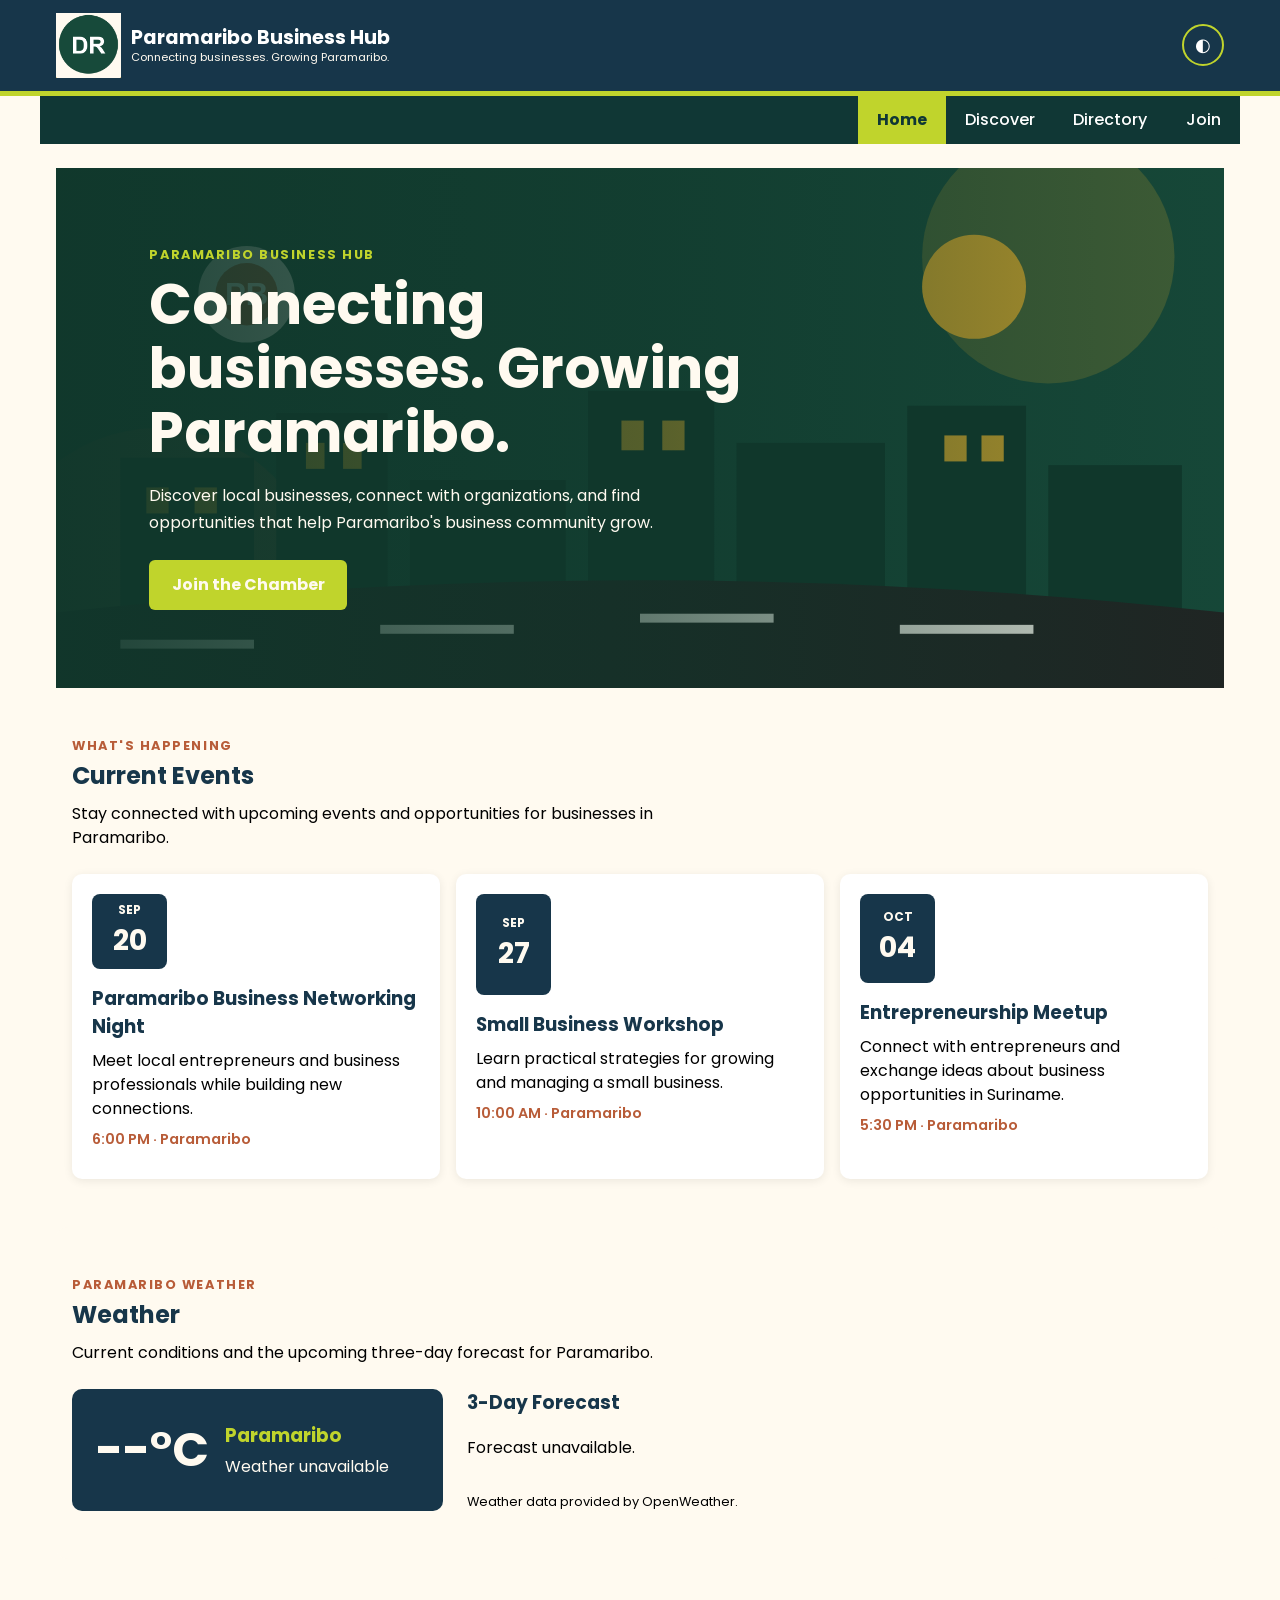
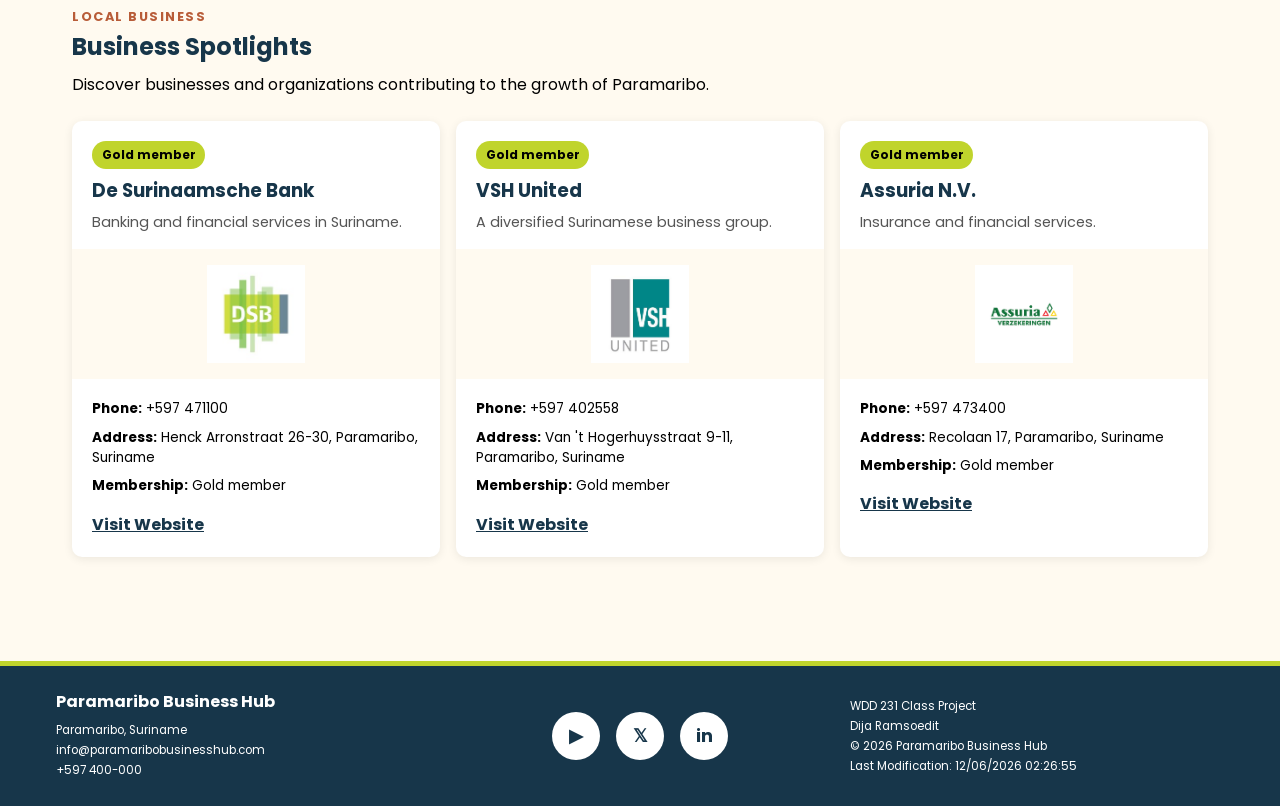
==== commit 1f6bb7d2: "w4test" ====
--- a/chamber/index.html
+++ b/chamber/index.html
@@ -110,7 +110,7 @@
             Directory
         </a>
 
-        <a href="#">
+        <a href="join.html">
             Join
         </a>
 
--- a/chamber/styles/small.css
+++ b/chamber/styles/small.css
@@ -1051,3 +1051,356 @@
     background-color: #12372d;
 }
 
+/* =========================
+   JOIN PAGE
+========================= */
+
+.join-intro {
+    max-width: 1200px;
+    margin: 0 auto;
+    padding: 3rem 1rem 1.5rem;
+}
+
+.join-intro h1 {
+    margin: 0.4rem 0 0.8rem;
+    color: var(--green);
+    font-size: 2rem;
+}
+
+.join-intro > p:last-child {
+    max-width: 650px;
+    margin: 0;
+    line-height: 1.7;
+}
+
+
+/* FORM + MEMBERSHIP LAYOUT */
+
+.join-layout {
+    max-width: 1200px;
+    margin: 0 auto;
+    padding: 1rem;
+}
+
+.join-form-section,
+.membership-levels {
+    margin-bottom: 2rem;
+}
+
+.join-form-section h2,
+.membership-levels h2 {
+    margin-bottom: 1.25rem;
+    color: var(--green);
+}
+
+
+/* FORM */
+
+.membership-form {
+    display: flex;
+    flex-direction: column;
+    gap: 1rem;
+    padding: 1.5rem;
+    border-radius: 12px;
+    background-color: white;
+    box-shadow: 0 2px 12px rgba(0, 0, 0, 0.08);
+}
+
+.membership-form label {
+    display: flex;
+    flex-direction: column;
+    gap: 0.4rem;
+    font-weight: 600;
+}
+
+.membership-form input[type="text"],
+.membership-form input[type="email"],
+.membership-form input[type="tel"],
+.membership-form textarea {
+    width: 100%;
+    box-sizing: border-box;
+    padding: 0.8rem;
+    border: 1px solid #bbb;
+    border-radius: 6px;
+    background-color: #fff;
+    font: inherit;
+}
+
+.membership-form textarea {
+    resize: vertical;
+}
+
+.membership-form input:focus,
+.membership-form textarea:focus {
+    outline: 3px solid rgba(212, 167, 44, 0.35);
+    border-color: var(--green);
+}
+
+.membership-form small {
+    font-weight: 400;
+    color: #666;
+}
+
+
+/* MEMBERSHIP RADIO BUTTONS */
+
+.membership-form fieldset {
+    margin: 0;
+    padding: 1rem;
+    border: 1px solid #ccc;
+    border-radius: 8px;
+}
+
+.membership-form legend {
+    padding: 0 0.5rem;
+    font-weight: 700;
+    color: var(--green);
+}
+
+.membership-form .radio-option {
+    display: flex;
+    flex-direction: row;
+    align-items: center;
+    gap: 0.6rem;
+    margin: 0.7rem 0;
+    font-weight: 400;
+}
+
+.membership-form .radio-option input {
+    width: auto;
+}
+
+
+.submit-button {
+    padding: 0.9rem 1.2rem;
+    border: none;
+    border-radius: 6px;
+    background-color: var(--green);
+    color: var(--cream);
+    font: inherit;
+    font-weight: 700;
+    cursor: pointer;
+}
+
+.submit-button:hover,
+.submit-button:focus {
+    background-color: var(--dark-green);
+}
+
+
+/* MEMBERSHIP CARDS */
+
+.membership-levels {
+    display: flex;
+    flex-direction: column;
+    gap: 1rem;
+}
+
+.membership-card {
+    padding: 1.4rem;
+    border-radius: 10px;
+    background-color: white;
+    border-left: 5px solid var(--gold);
+    box-shadow: 0 2px 10px rgba(0, 0, 0, 0.08);
+
+    /* Initial-load animation */
+    opacity: 0;
+    transform: translateY(20px);
+    animation: membership-card-in 0.7s ease forwards;
+}
+
+.membership-card:nth-child(2) {
+    animation-delay: 0.15s;
+}
+
+.membership-card:nth-child(3) {
+    animation-delay: 0.3s;
+}
+
+.membership-card:nth-child(4) {
+    animation-delay: 0.45s;
+}
+
+.membership-card:nth-child(5) {
+    animation-delay: 0.6s;
+}
+
+@keyframes membership-card-in {
+    to {
+        opacity: 1;
+        transform: translateY(0);
+    }
+}
+
+.membership-icon {
+    display: inline-block;
+    margin-bottom: 0.5rem;
+    color: var(--terracotta);
+    font-weight: 700;
+    font-size: 0.8rem;
+}
+
+.membership-card h3 {
+    margin: 0 0 0.4rem;
+    color: var(--green);
+}
+
+.membership-card p {
+    margin: 0 0 1rem;
+    font-size: 0.9rem;
+    line-height: 1.5;
+}
+
+.modal-button {
+    padding: 0;
+    border: none;
+    background: none;
+    color: var(--green);
+    font: inherit;
+    font-weight: 700;
+    text-decoration: underline;
+    cursor: pointer;
+}
+
+
+/* MODALS */
+
+dialog {
+    width: min(90%, 500px);
+    padding: 0;
+    border: none;
+    border-radius: 12px;
+    box-shadow: 0 10px 40px rgba(0, 0, 0, 0.3);
+}
+
+dialog::backdrop {
+    background-color: rgba(0, 0, 0, 0.55);
+}
+
+.modal-content {
+    padding: 2rem;
+}
+
+.modal-content h2 {
+    margin-top: 0;
+    color: var(--green);
+}
+
+.modal-content li {
+    margin-bottom: 0.6rem;
+    line-height: 1.5;
+}
+
+.close-modal {
+    margin-top: 1rem;
+    padding: 0.7rem 1.2rem;
+    border: none;
+    border-radius: 6px;
+    background-color: var(--green);
+    color: var(--cream);
+    font: inherit;
+    font-weight: 600;
+    cursor: pointer;
+}
+
+
+/* DARK MODE */
+
+body.dark-mode .join-intro h1,
+body.dark-mode .join-form-section h2,
+body.dark-mode .membership-levels h2,
+body.dark-mode .membership-card h3,
+body.dark-mode .membership-form legend,
+body.dark-mode .modal-content h2 {
+    color: var(--gold);
+}
+
+body.dark-mode .membership-form,
+body.dark-mode .membership-card {
+    background-color: #18352d;
+    color: var(--cream);
+}
+
+body.dark-mode .membership-form input[type="text"],
+body.dark-mode .membership-form input[type="email"],
+body.dark-mode .membership-form input[type="tel"],
+body.dark-mode .membership-form textarea {
+    background-color: #102b23;
+    color: var(--cream);
+    border-color: #55756a;
+}
+
+body.dark-mode .membership-form small {
+    color: #ddd;
+}
+
+body.dark-mode .membership-form fieldset {
+    border-color: #55756a;
+}
+
+body.dark-mode .modal-content {
+    background-color: #18352d;
+    color: var(--cream);
+}
+
+/* =========================
+   THANK YOU PAGE
+========================= */
+
+.thank-you-section {
+    max-width: 850px;
+    margin: 0 auto;
+    padding: 4rem 1rem 5rem;
+    text-align: center;
+}
+
+.thank-you-section h1 {
+    margin: 0.5rem 0 1rem;
+    color: var(--green);
+    font-size: 2.5rem;
+}
+
+.thank-you-message {
+    max-width: 650px;
+    margin: 0 auto 2rem;
+    line-height: 1.7;
+}
+
+.application-summary {
+    margin-bottom: 2rem;
+    padding: 1.5rem;
+    border-radius: 12px;
+    background-color: white;
+    box-shadow: 0 2px 12px rgba(0, 0, 0, 0.08);
+    text-align: left;
+}
+
+.application-summary h2 {
+    margin-top: 0;
+    color: var(--green);
+}
+
+.submitted-information p {
+    padding: 0.8rem 0;
+    margin: 0;
+    border-bottom: 1px solid #ddd;
+    line-height: 1.5;
+}
+
+.submitted-information p:last-child {
+    border-bottom: none;
+}
+
+body.dark-mode .thank-you-section h1,
+body.dark-mode .application-summary h2 {
+    color: var(--gold);
+}
+
+body.dark-mode .application-summary {
+    background-color: #18352d;
+    color: var(--cream);
+}
+
+body.dark-mode .submitted-information p {
+    border-color: #55756a;
+}
--- a/chamber/styles/large.css
+++ b/chamber/styles/large.css
@@ -233,4 +233,36 @@
         grid-template-columns: repeat(3, 1fr);
     }
 
-}+
+
+    /* JOIN PAGE */
+
+.join-intro {
+    padding-top: 4rem;
+}
+
+.join-intro h1 {
+    font-size: 3rem;
+}
+
+.join-layout {
+    display: grid;
+    grid-template-columns: 1.4fr 0.8fr;
+    gap: 3rem;
+    align-items: start;
+    padding-top: 2rem;
+    padding-bottom: 4rem;
+}
+
+.join-form-section,
+.membership-levels {
+    margin-bottom: 0;
+}
+
+.membership-levels {
+    position: sticky;
+    top: 1rem;
+}
+}
+
+
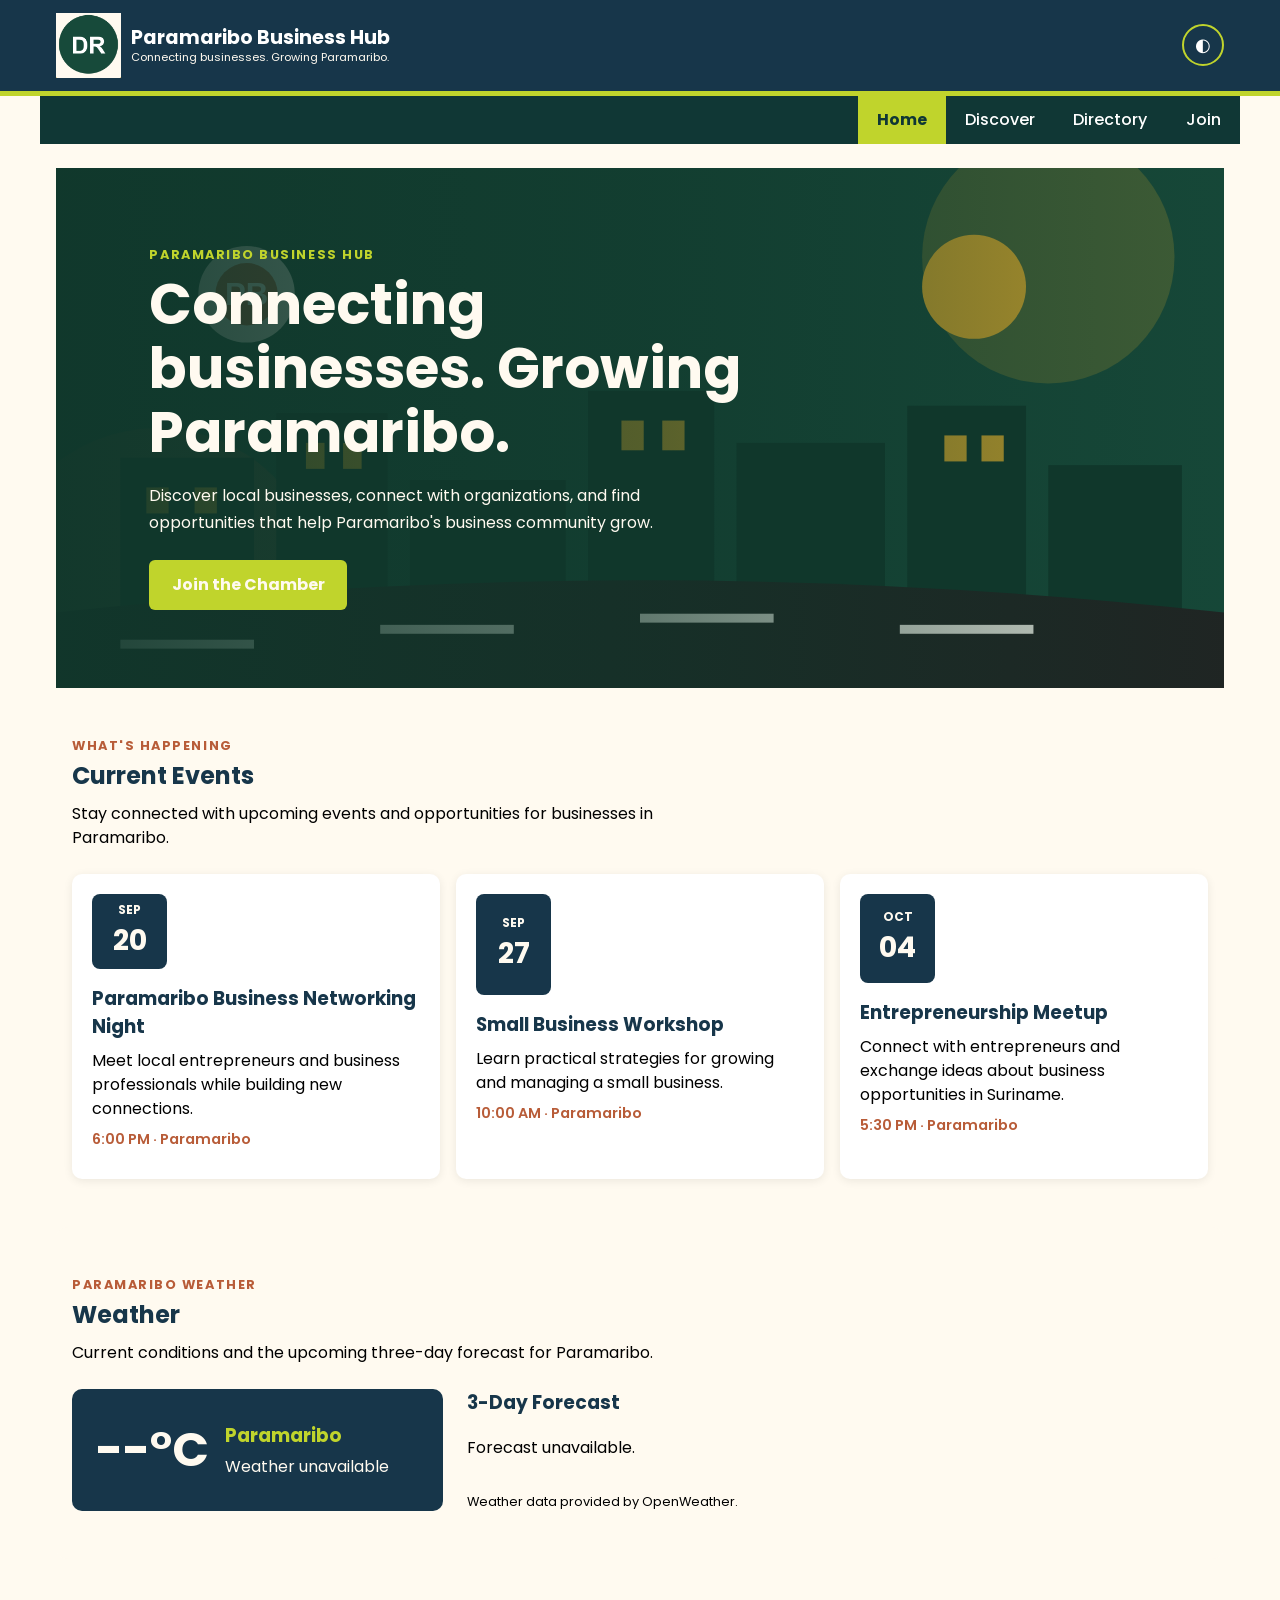
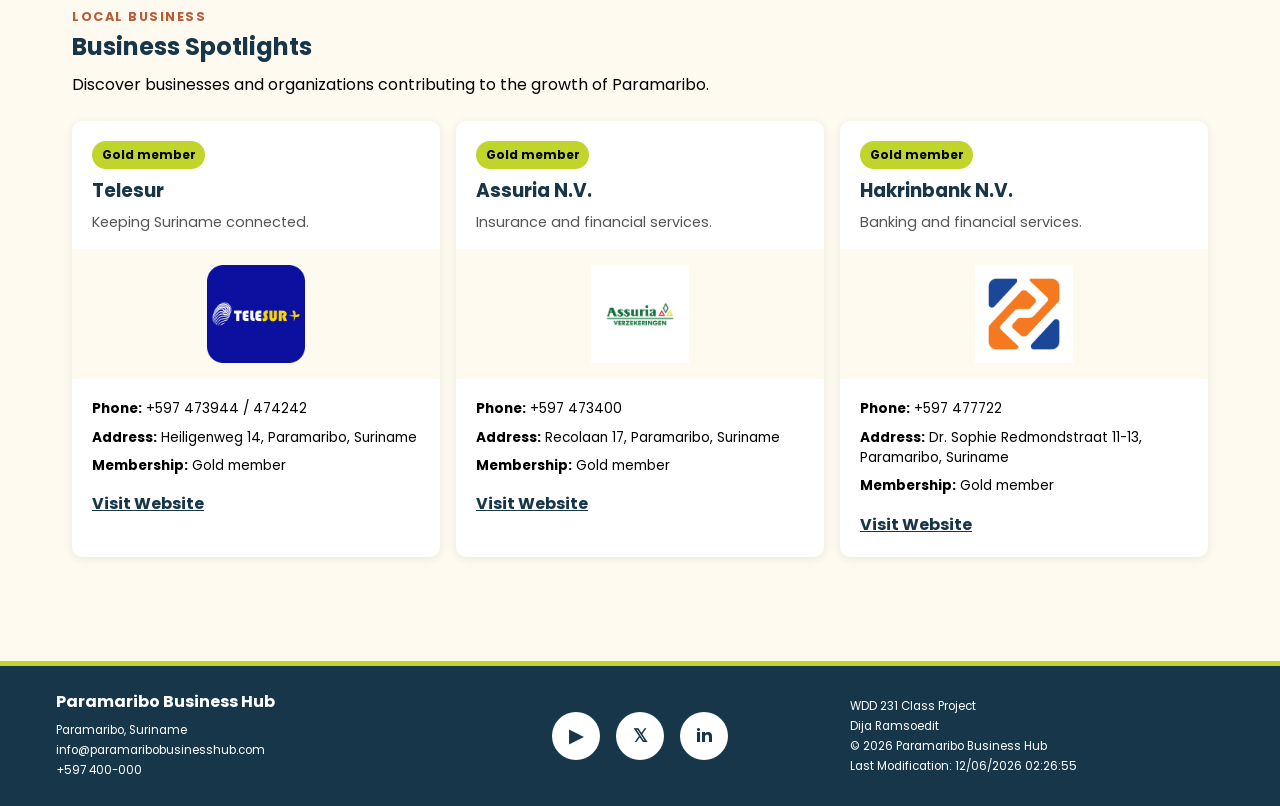
==== commit ed7bdd60: "wek5test5" ====
--- a/chamber/index.html
+++ b/chamber/index.html
@@ -102,7 +102,7 @@
             Home
         </a>
 
-        <a href="#">
+        <a href="discover.html">
             Discover
         </a>
 
--- a/chamber/styles/small.css
+++ b/chamber/styles/small.css
@@ -1403,4 +1403,184 @@
 
 body.dark-mode .submitted-information p {
     border-color: #55756a;
+}
+
+
+
+/* =========================
+   DISCOVER PAGE
+========================= */
+
+.discover-intro {
+    max-width: 1200px;
+    margin: 0 auto;
+    padding: 3rem 1rem 1.5rem;
+}
+
+.discover-intro h1 {
+    margin: 0.4rem 0 0.8rem;
+    color: var(--green);
+    font-size: 2rem;
+}
+
+.discover-intro > p:last-child {
+    max-width: 700px;
+    margin: 0;
+    line-height: 1.7;
+}
+
+
+/* VISITOR MESSAGE */
+
+.visitor-message {
+    max-width: 1200px;
+    margin: 0 auto 1.5rem;
+    padding: 0 1rem;
+}
+
+.visitor-message p {
+    margin: 0;
+    padding: 1rem 1.25rem;
+    border-left: 5px solid var(--gold);
+    border-radius: 6px;
+    background-color: var(--cream);
+    color: var(--charcoal);
+    font-weight: 600;
+}
+
+
+/* DISCOVER GRID */
+
+.discover-gallery {
+    max-width: 1200px;
+    margin: 0 auto;
+    padding: 1rem;
+}
+
+.discover-grid {
+    display: grid;
+    gap: 1.25rem;
+
+    grid-template-areas:
+        "card1"
+        "card2"
+        "card3"
+        "card4"
+        "card5"
+        "card6"
+        "card7"
+        "card8";
+}
+
+
+/* CARDS */
+
+.discover-card {
+    padding: 1rem;
+    border-radius: 10px;
+    background-color: white;
+    box-shadow: 0 2px 10px rgba(0, 0, 0, 0.08);
+}
+
+.discover-card:nth-child(1) {
+    grid-area: card1;
+}
+
+.discover-card:nth-child(2) {
+    grid-area: card2;
+}
+
+.discover-card:nth-child(3) {
+    grid-area: card3;
+}
+
+.discover-card:nth-child(4) {
+    grid-area: card4;
+}
+
+.discover-card:nth-child(5) {
+    grid-area: card5;
+}
+
+.discover-card:nth-child(6) {
+    grid-area: card6;
+}
+
+.discover-card:nth-child(7) {
+    grid-area: card7;
+}
+
+.discover-card:nth-child(8) {
+    grid-area: card8;
+}
+
+
+.discover-card h2 {
+    margin: 0 0 0.8rem;
+    color: var(--green);
+    font-size: 1.25rem;
+}
+
+
+.discover-card figure {
+    margin: 0 0 1rem;
+    overflow: hidden;
+    border-radius: 7px;
+}
+
+
+.discover-card img {
+    display: block;
+    width: 100%;
+    height: 200px;
+    object-fit: cover;
+}
+
+
+.discover-card address {
+    margin-bottom: 0.8rem;
+    color: var(--terracotta);
+    font-size: 0.85rem;
+    font-style: normal;
+    font-weight: 600;
+}
+
+
+.discover-card p {
+    margin: 0 0 1rem;
+    line-height: 1.6;
+    font-size: 0.9rem;
+}
+
+
+.discover-card button {
+    padding: 0.65rem 1rem;
+    border: none;
+    border-radius: 5px;
+    background-color: var(--green);
+    color: var(--cream);
+    font: inherit;
+    font-weight: 600;
+    cursor: pointer;
+}
+
+
+/* DARK MODE */
+
+body.dark-mode .discover-intro h1 {
+    color: var(--gold);
+}
+
+body.dark-mode .visitor-message p {
+    background-color: #18352d;
+    color: var(--cream);
+}
+
+body.dark-mode .discover-card {
+    background-color: #18352d;
+    color: var(--cream);
+}
+
+body.dark-mode .discover-card h2 {
+    color: var(--gold);
 }
--- a/chamber/styles/large.css
+++ b/chamber/styles/large.css
@@ -266,3 +266,55 @@
 }
 
 
+/* discover */
+
+@media screen and (min-width: 641px) and (max-width: 1024px) {
+
+    .discover-grid {
+        grid-template-columns: repeat(2, 1fr);
+
+        grid-template-areas:
+            "card1 card2"
+            "card3 card4"
+            "card5 card6"
+            "card7 card8";
+    }
+
+}
+
+
+@media screen and (min-width: 1025px) {
+
+    .discover-intro {
+        padding-top: 4rem;
+    }
+
+    .discover-intro h1 {
+        font-size: 3rem;
+    }
+
+    .discover-grid {
+        grid-template-columns: repeat(4, 1fr);
+
+        grid-template-areas:
+            "card1 card1 card2 card3"
+            "card1 card1 card4 card5"
+            "card6 card7 card7 card8";
+    }
+
+    .discover-card {
+        padding: 1.25rem;
+    }
+
+    .discover-card img {
+        transition:
+            transform 0.3s ease,
+            filter 0.3s ease;
+    }
+
+    .discover-card:hover img {
+        transform: scale(1.05);
+        filter: brightness(1.08);
+    }
+
+}
